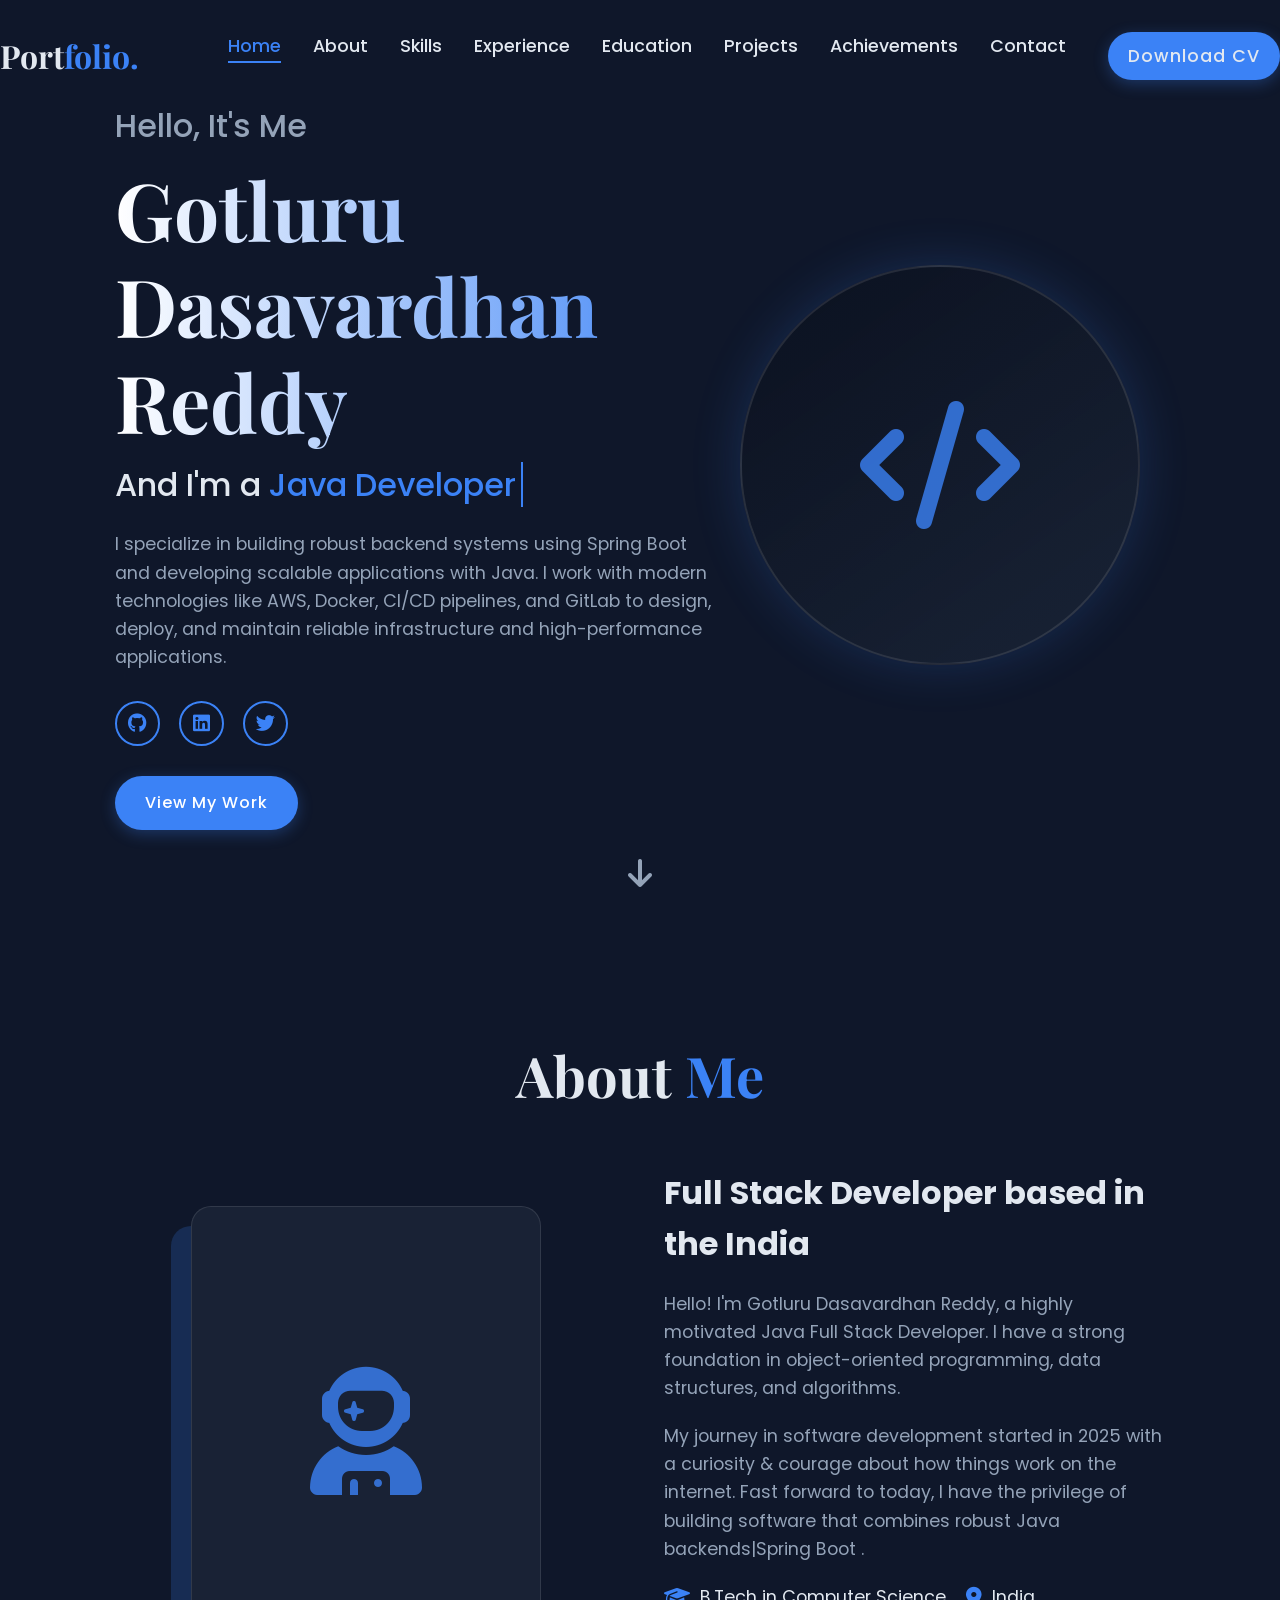
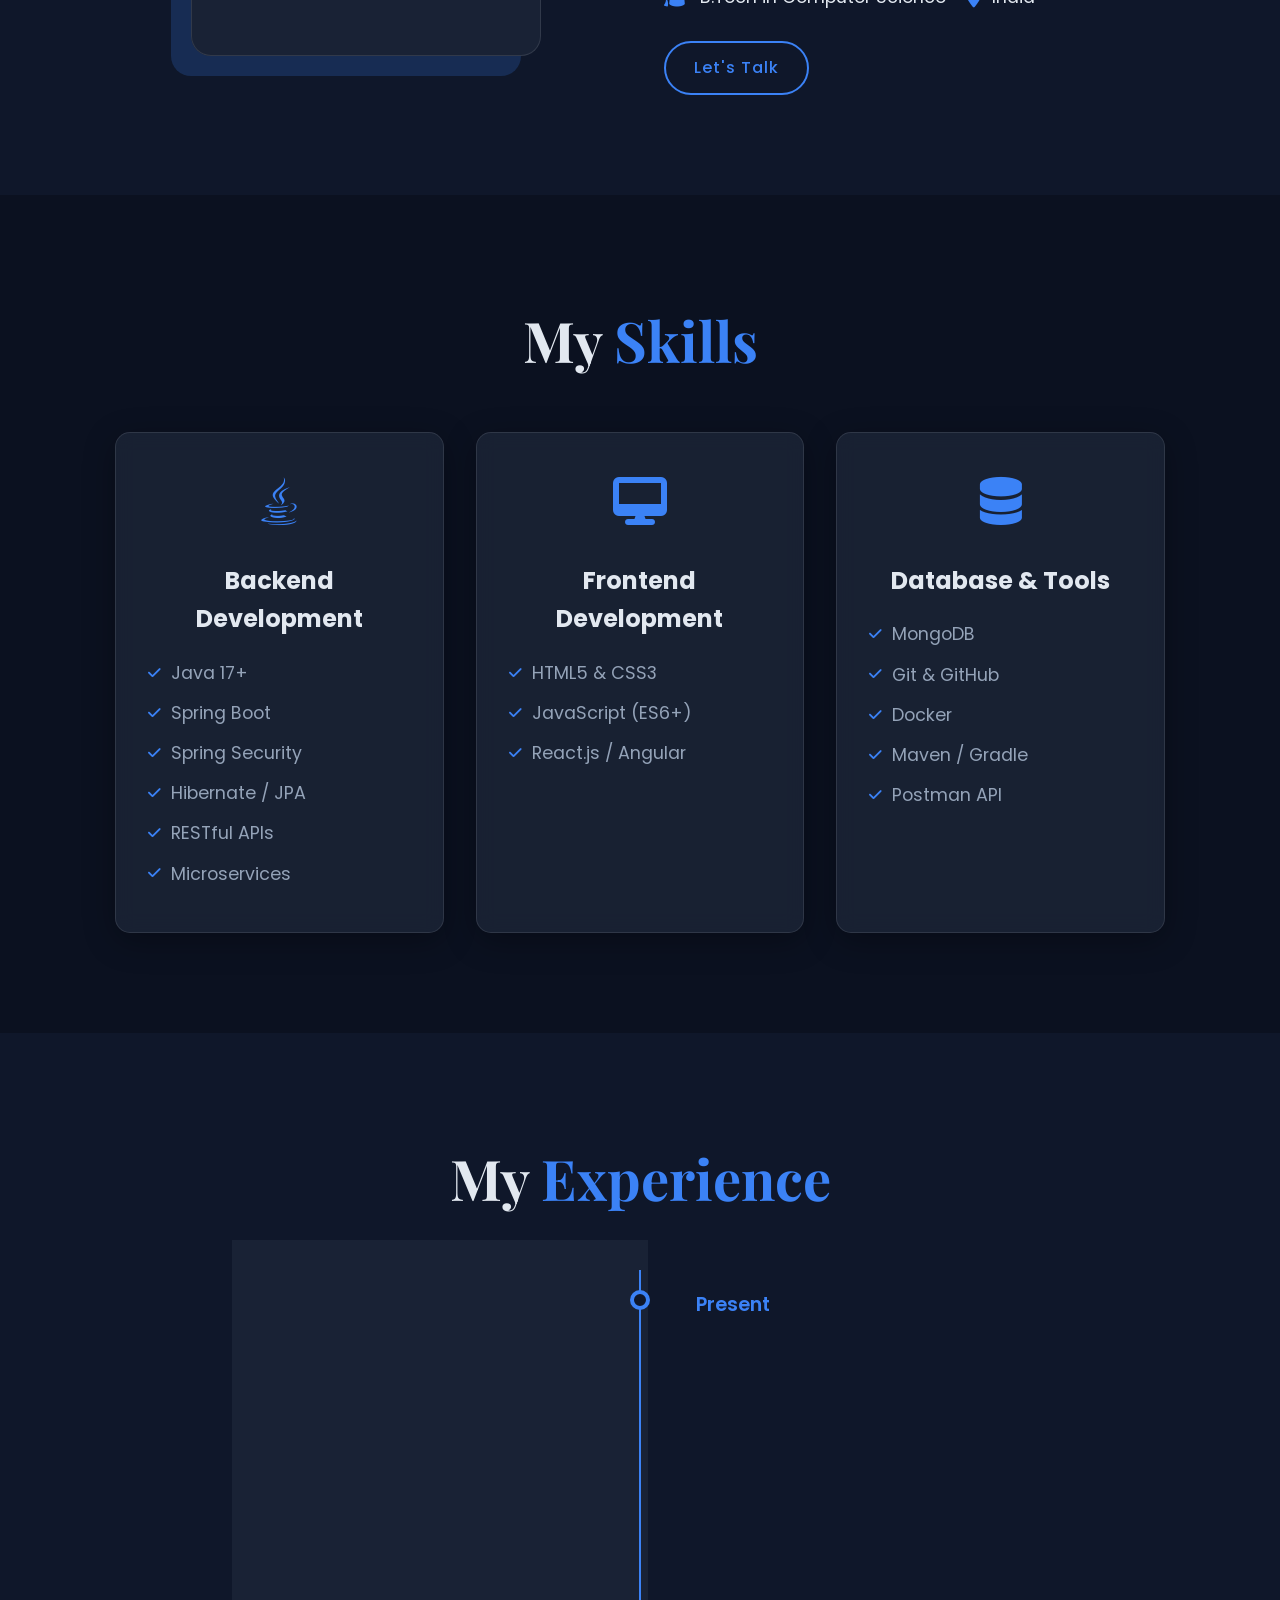
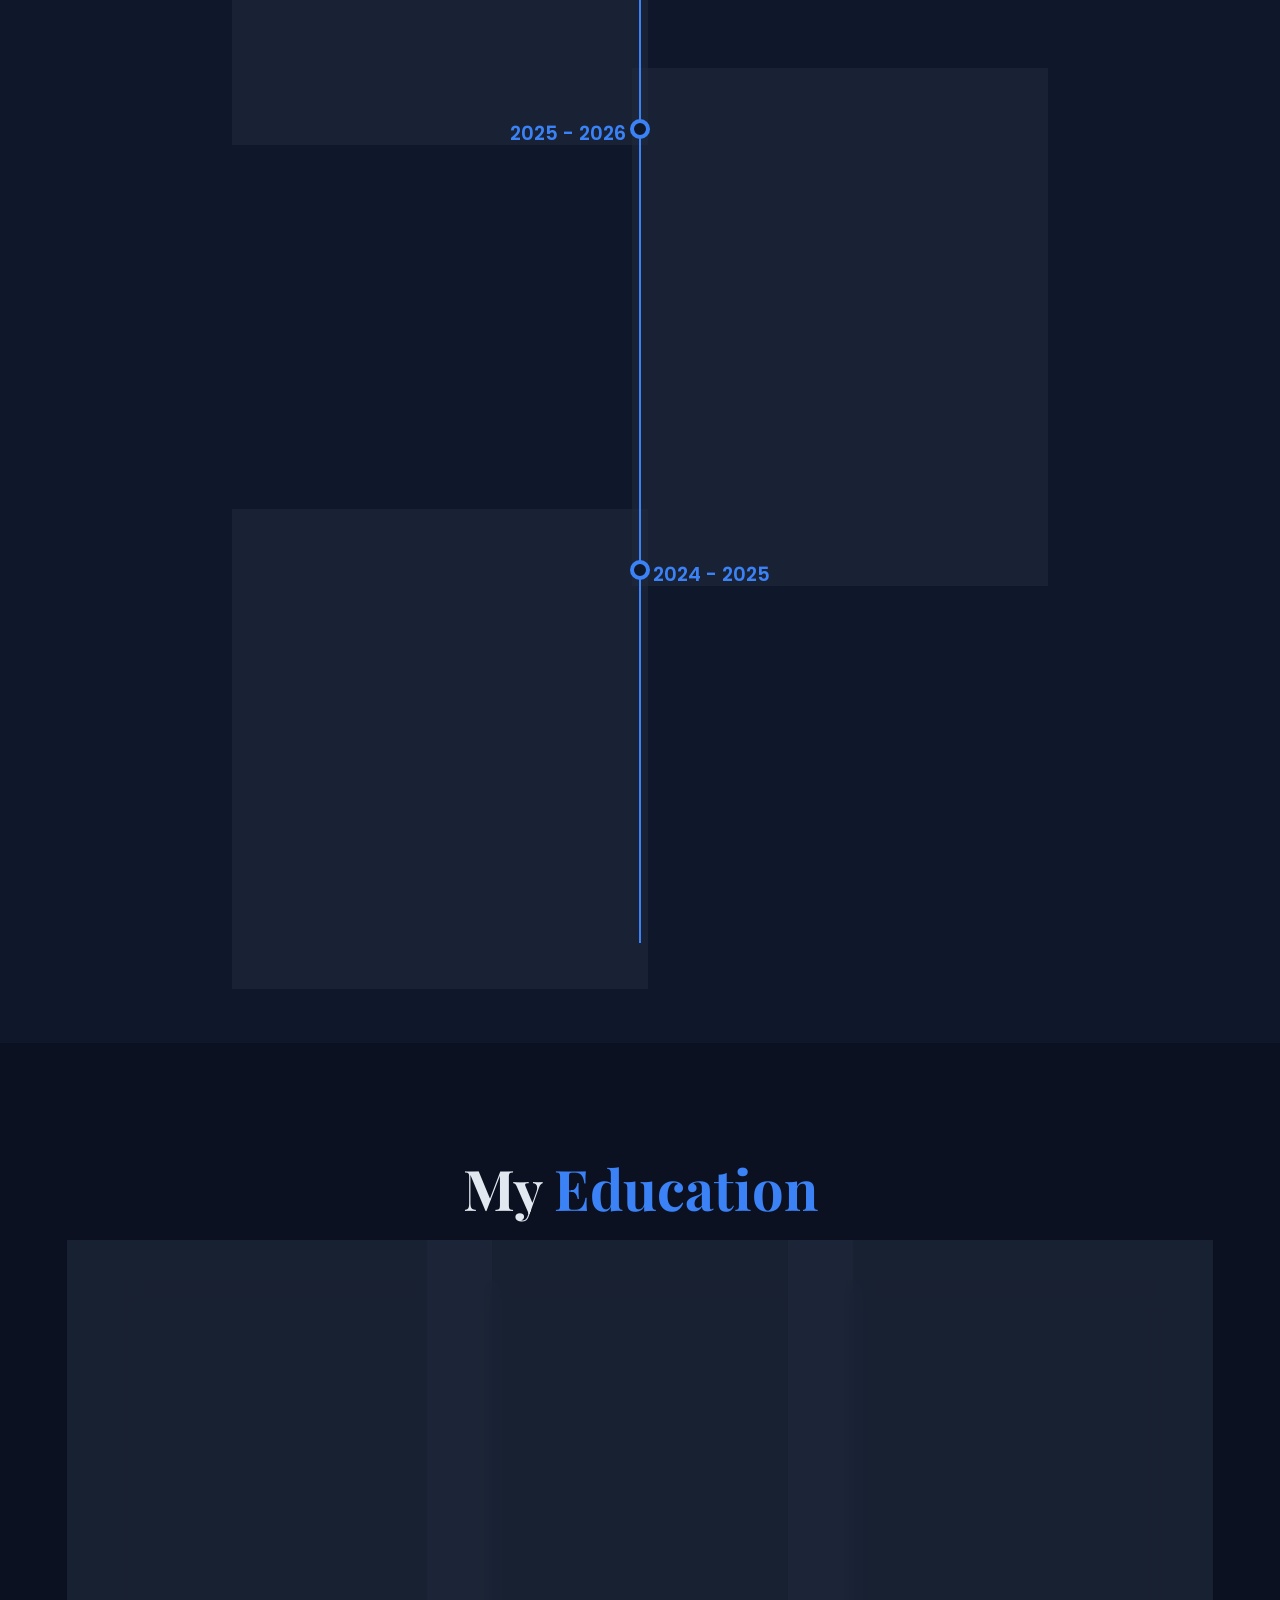
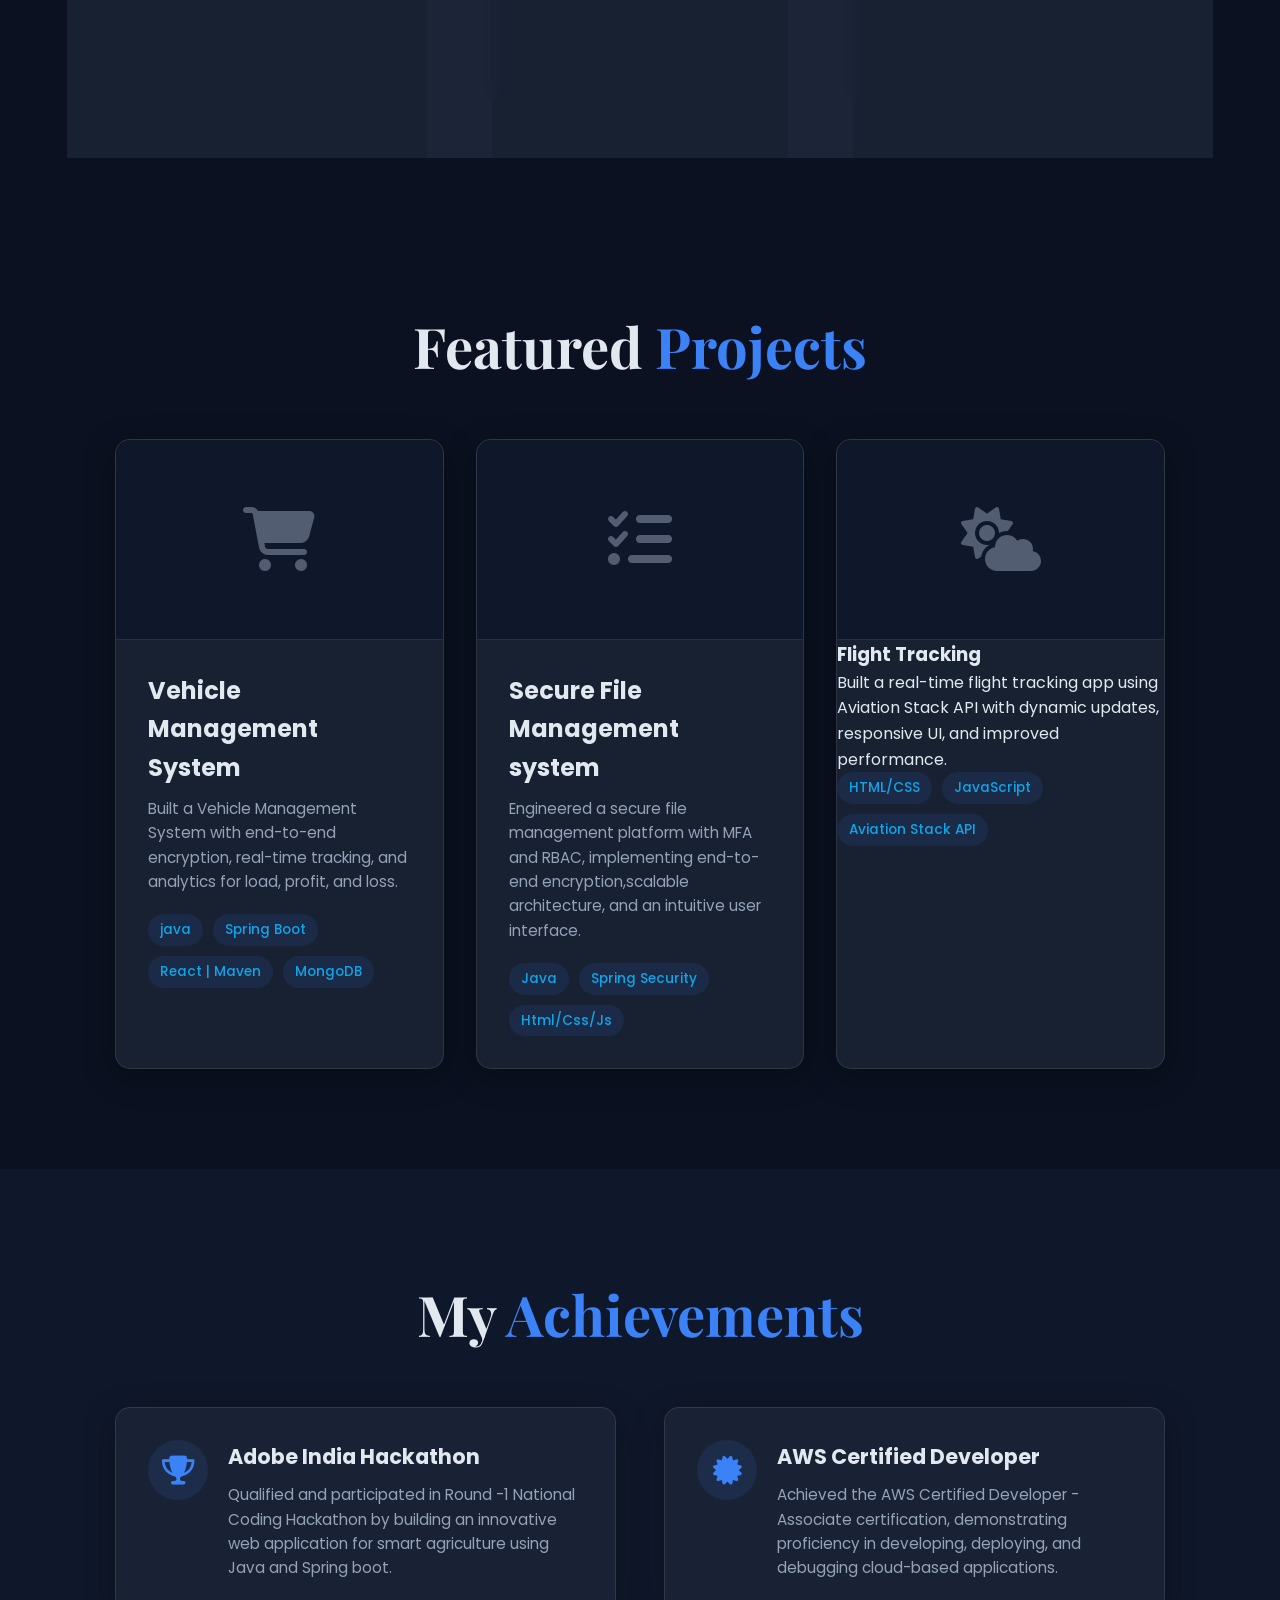
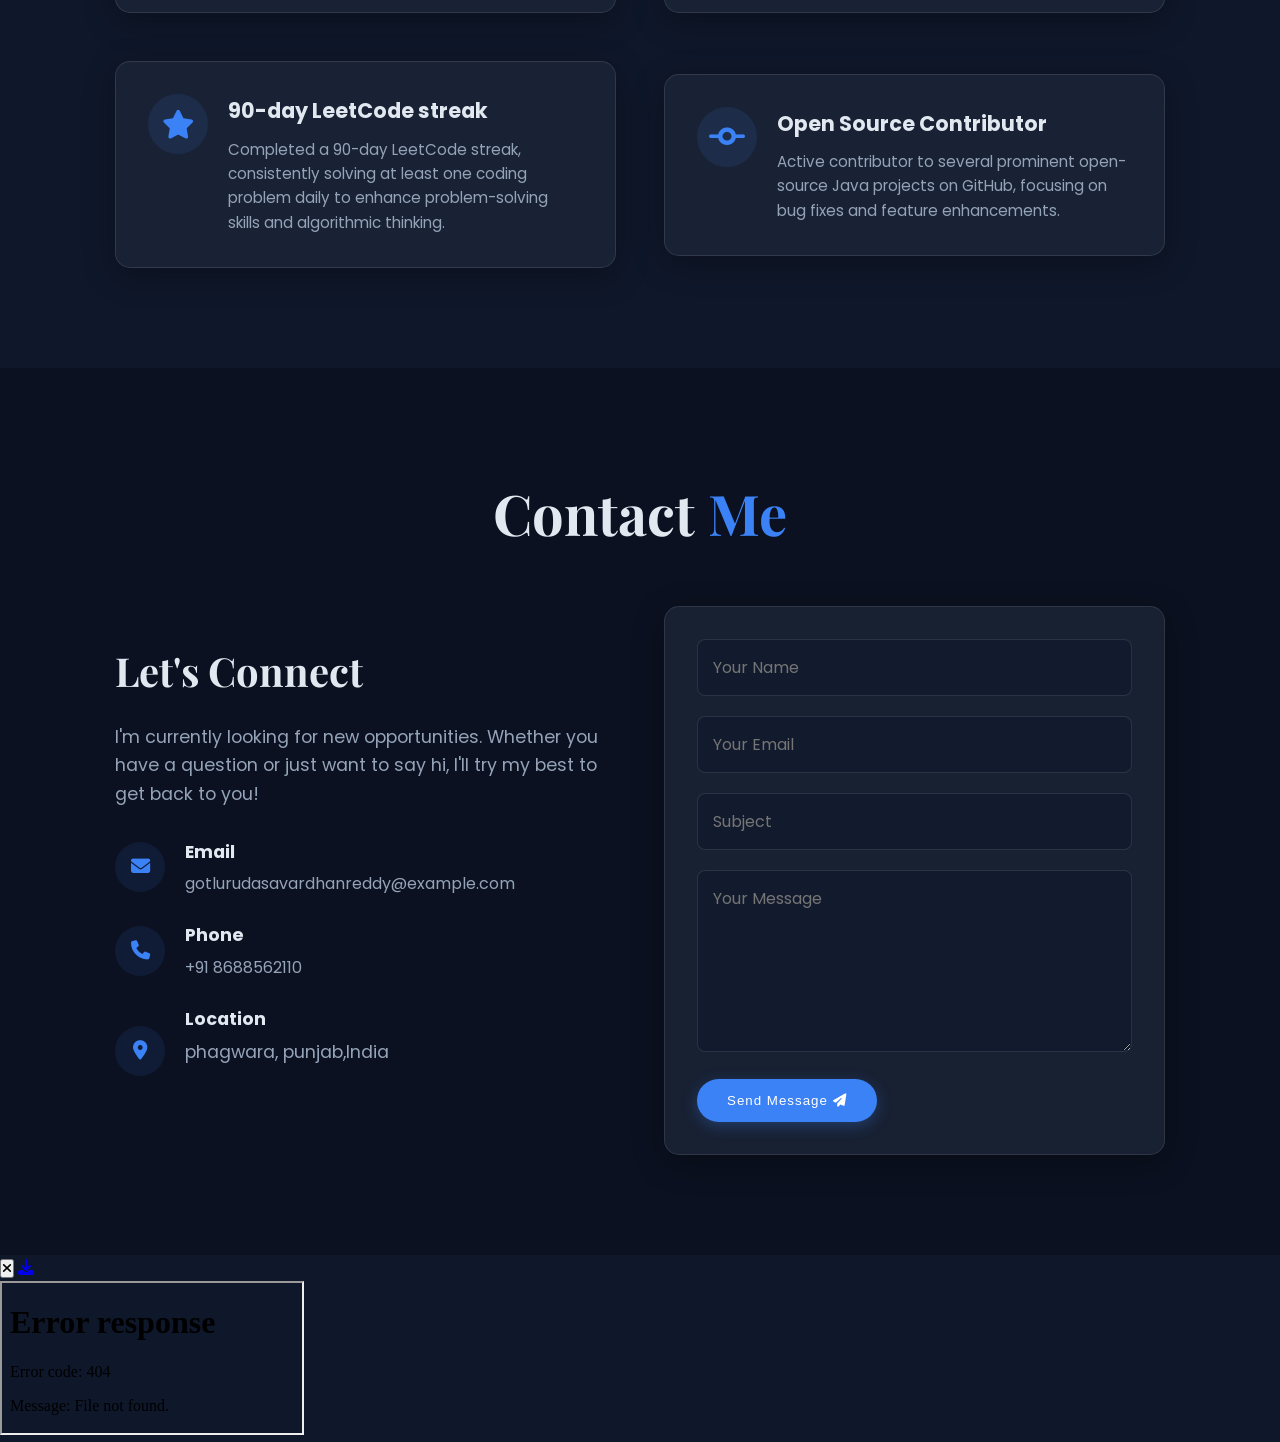
==== target/classes/static/index.html @ c23b8e37 "Initial commit_in portfolio" ====
<!doctype html>
<html lang="en">

<head>
    <meta charset="UTF-8" />
    <meta name="viewport" content="width=device-width, initial-scale=1.0" />
    <title>Portfolio | Full Stack Java Developer</title>
    <!-- Google Fonts -->
    <link
        href="https://fonts.googleapis.com/css2?family=Poppins:wght@300;400;500;600;700&family=Playfair+Display:ital,wght@0,600;1,600&display=swap"
        rel="stylesheet" />
    <!-- Font Awesome -->
    <link rel="stylesheet" href="https://cdnjs.cloudflare.com/ajax/libs/font-awesome/6.4.0/css/all.min.css" />
    <!-- Custom CSS -->
    <link rel="stylesheet" href="css/style.css" />
</head>

<body>
    <!-- Header / Navigation -->
    <header id="header">
        <nav class="navbar section-container">
            <a href="#home" class="logo">Port<span>folio.</span></a>
            <ul class="nav-links">
                <li><a href="#home" class="active">Home</a></li>
                <li><a href="#about">About</a></li>
                <li><a href="#skills">Skills</a></li>
                <li><a href="#experience">Experience</a></li>
                <li><a href="#education">Education</a></li>
                <li><a href="#projects">Projects</a></li>
                <li><a href="#achievements">Achievements</a></li>
                <li><a href="#contact">Contact</a></li>
                <li><a href="/cv.pdf" download="Gotluru_Dasavardhan_Reddy_CV.pdf" class="btn btn-cv">Download CV</a>
                </li>
            </ul>
            <div class="hamburger">
                <span class="bar"></span>
                <span class="bar"></span>
                <span class="bar"></span>
            </div>
        </nav>
    </header>

    <!-- Home Section -->
    <section id="home" class="home section-container">
        <div class="home-content">
            <h3 class="greeting">Hello, It's Me</h3>
            <h1 class="name">Gotluru Dasavardhan Reddy</h1>
            <h3 class="role">
                And I'm a <span class="typing-text">Java Developer</span>
            </h3>
            <p>
                I specialize in building robust backend systems using Spring Boot and
                developing scalable applications with Java. I work with modern
                technologies like AWS, Docker, CI/CD pipelines, and GitLab to design,
                deploy, and maintain reliable infrastructure and high-performance
                applications.
            </p>
            <div class="social-links">
                <a href="https://github.com/" target="_blank"><i class="fab fa-github"></i></a>
                <a href="https://www.linkedin.com/in/dasavardhan-reddy/" target="_blank"><i
                        class="fab fa-linkedin"></i></a>
                <a href="https://x.com/Dasa__Reddy" target="_blank"><i class="fab fa-twitter"></i></a>
            </div>
            <a href="#projects" class="btn">View My Work</a>
        </div>
        <div class="home-img">
            <div class="img-box">
                <!-- Replace with an actual image or illustration -->
                <i class="fa-solid fa-code icon-large placeholder-img"></i>
            </div>
        </div>
        <div class="scroll-down">
            <a href="#about"><i class="fa-solid fa-arrow-down fa-bounce"></i></a>
        </div>
    </section>

    <!-- About Section -->
    <section id="about" class="about section-container">
        <h2 class="section-title">About <span>Me</span></h2>
        <div class="about-content grid-2-col">
            <div class="about-img">
                <div class="glass-panel">
                    <i class="fa-solid fa-user-astronaut icon-large"></i>
                </div>
            </div>
            <div class="about-text">
                <h3>Full Stack Developer based in the India</h3>
                <p>
                    Hello! I'm Gotluru Dasavardhan Reddy, a highly motivated Java Full
                    Stack Developer. I have a strong foundation in object-oriented
                    programming, data structures, and algorithms.
                </p>
                <p>
                    My journey in software development started in 2025 with a curiosity
                    & courage about how things work on the internet. Fast forward to
                    today, I have the privilege of building software that combines
                    robust Java backends|Spring Boot .
                </p>
                <div class="about-details">
                    <div class="detail-item">
                        <i class="fa-solid fa-graduation-cap"></i>
                        <span>B.Tech in Computer Science</span>
                    </div>
                    <div class="detail-item">
                        <i class="fa-solid fa-location-dot"></i>
                        <span>India</span>
                    </div>
                </div>
                <a href="#contact" class="btn btn-secondary">Let's Talk</a>
            </div>
        </div>
    </section>

    <!-- Skills Section -->
    <section id="skills" class="skills section-container bg-darker">
        <h2 class="section-title">My <span>Skills</span></h2>
        <div class="skills-content grid-3-col">
            <div class="skill-category glass-card">
                <div class="skill-icon"><i class="fab fa-java"></i></div>
                <h3>Backend Development</h3>
                <ul class="skill-list">
                    <li><i class="fa-solid fa-check"></i> Java 17+</li>
                    <li><i class="fa-solid fa-check"></i> Spring Boot</li>
                    <li><i class="fa-solid fa-check"></i> Spring Security</li>
                    <li><i class="fa-solid fa-check"></i> Hibernate / JPA</li>
                    <li><i class="fa-solid fa-check"></i> RESTful APIs</li>
                    <li><i class="fa-solid fa-check"></i> Microservices</li>
                </ul>
            </div>

            <div class="skill-category glass-card">
                <div class="skill-icon"><i class="fa-solid fa-desktop"></i></div>
                <h3>Frontend Development</h3>
                <ul class="skill-list">
                    <li><i class="fa-solid fa-check"></i> HTML5 & CSS3</li>
                    <li><i class="fa-solid fa-check"></i> JavaScript (ES6+)</li>
                    <li><i class="fa-solid fa-check"></i> React.js / Angular</li>
                </ul>
            </div>

            <div class="skill-category glass-card">
                <div class="skill-icon"><i class="fa-solid fa-database"></i></div>
                <h3>Database & Tools</h3>
                <ul class="skill-list">
                    <li><i class="fa-solid fa-check"></i> MongoDB</li>
                    <li><i class="fa-solid fa-check"></i> Git & GitHub</li>
                    <li><i class="fa-solid fa-check"></i> Docker</li>
                    <li><i class="fa-solid fa-check"></i> Maven / Gradle</li>
                    <li><i class="fa-solid fa-check"></i> Postman API</li>
                </ul>
            </div>
        </div>
    </section>

    <!-- Experience Section -->
    <section id="experience" class="experience section-container">
        <h2 class="section-title">My <span>Experience</span></h2>
        <div class="timeline">
            <div class="timeline-item">
                <div class="timeline-dot"></div>
                <div class="timeline-date">Present</div>
                <div class="timeline-content glass-card">
                    <h3>Full Stack Developer</h3>
                    <h4>Tech Solutions Inc.</h4>
                    <p>
                        I am learning Java (17+) and building a strong foundation in full
                        stack development, exploring Spring Boot, RESTful APIs, and
                        Hibernate/JPA. I also practice DSA to improve problem-solving
                        while gaining knowledge of microservices and scalable application
                        development.
                    </p>
                </div>
            </div>

            <div class="timeline-item">
                <div class="timeline-dot"></div>
                <div class="timeline-date">2025 - 2026</div>
                <div class="timeline-content glass-card">
                    <h3>Java Backend Developer</h3>
                    <h4>Self-Driven Learning</h4>
                    <p>
                        I am learning Java with a focus on advanced concepts like OOP,
                        collections, and exception handling. I practice problem-solving on
                        LeetCode and am exploring Spring Boot for backend development,
                        along with basic AWS and cloud concepts for deployment.
                    </p>
                </div>
            </div>

            <div class="timeline-item">
                <div class="timeline-dot"></div>
                <div class="timeline-date">2024 - 2025</div>
                <div class="timeline-content glass-card">
                    <h3>LPU University</h3>
                    <h4>Computer Science</h4>
                    <p>
                        I have learned and applied the fundamentals of HTML5 and CSS3 for
                        web development, building small projects and web page layouts.
                        Along with front-end development, I have practiced core
                        programming concepts including variables, loops, and logical
                        thinking.
                    </p>
                </div>
            </div>
        </div>
    </section>

    <!-- Education Section -->
    <section id="education" class="education section-container bg-darker">
        <h2 class="section-title">My <span>Education</span></h2>
        <div class="education-grid">
            <div class="edu-card glass-card">
                <div class="edu-icon"><i class="fa-solid fa-graduation-cap"></i></div>
                <h3>B.Tech in Computer Science</h3>
                <h4>Lovely Professional University</h4>
                <div class="edu-details">
                    <p><i class="fa-solid fa-location-dot"></i> Phagwara, Punjab, India</p>
                    <p><i class="fa-solid fa-calendar-days"></i> 2023 - present </p>
                </div>
                <div class="edu-marks">CGPA: 7.13</div>
            </div>

            <div class="edu-card glass-card">
                <div class="edu-icon"><i class="fa-solid fa-school"></i></div>
                <h3>Intermediate</h3>
                <h4>Sri Chaitanya Junior College</h4>
                <div class="edu-details">
                    <p><i class="fa-solid fa-location-dot"></i> Vijayawada, Andhra Pradesh </p>
                    <p><i class="fa-solid fa-calendar-days"></i> 2021 - 2023</p>
                </div>
                <div class="edu-marks">Percentage: 92.9%</div>
            </div>

            <div class="edu-card glass-card">
                <div class="edu-icon"><i class="fa-solid fa-book"></i></div>
                <h3>Secondary School</h3>
                <h4>Keshava Reddy School</h4>
                <div class="edu-details">
                    <p><i class="fa-solid fa-location-dot"></i>Anantapur, Andhra Pradesh </p>
                    <p><i class="fa-solid fa-calendar-days"></i> 2020 - 2021</p>
                </div>
                <div class="edu-marks">GPA: 10.0</div>
            </div>
        </div>
    </section>

    <!-- Projects Section -->
    <section id="projects" class="projects section-container bg-darker">
        <h2 class="section-title">Featured <span>Projects</span></h2>
        <div class="projects-grid grid-3-col">
            <div class="project-card glass-card">
                <div class="project-img">
                    <div class="img-placeholder">
                        <i class="fa-solid fa-cart-shopping"></i>
                    </div>
                    <div class="project-links">
                        <!-- <a href="#"><i class="fa-solid fa-link"></i></a>-->
                        <a href="https://github.com/DasavardhanReddy/vehicle_management-.git"><i
                                class="fab fa-github"></i></a>
                    </div>
                </div>
                <div class="project-info">
                    <h3>Vehicle Management System</h3>
                    <p>
                        Built a Vehicle Management System with end-to-end encryption, real-time tracking,
                        and analytics for load, profit, and loss.
                    </p>
                    <div class="tech-stack">
                        <span>java</span>
                        <span>Spring Boot</span>
                        <span>React | Maven</span>
                        <span>MongoDB</span>
                    </div>
                </div>
            </div>
            <div class="project-card glass-card">
                <div class="project-img">
                    <div class="img-placeholder">
                        <i class="fa-solid fa-list-check"></i>
                    </div>
                    <div class="project-links">
                        <!-- <a href="#"><i class="fa-solid fa-link"></i></a>-->
                        <a href="https://github.com/DasavardhanReddy/Secure-file-management-system-.git"><i
                                class="fab fa-github"></i></a>
                    </div>
                </div>
                <div class="project-info">
                    <h3>Secure File Management system</h3>
                    <p>Engineered a secure file management platform with MFA and RBAC, implementing end-to-end
                        encryption,scalable architecture, and an intuitive user interface.
                    </p>
                    <div class="tech-stack">
                        <span>Java</span>
                        <span>Spring Security</span>
                        <span>Html/Css/Js</span>
                    </div>
                </div>
            </div>

            <div class="project-card glass-card">
                <div class="project-img">
                    <div class="img-placeholder">
                        <i class="fa-solid fa-cloud-sun"></i>
                    </div>
                    <div class="project-links">
                        <!--<a href="#"><i class="fa-solid fa-link"></i></a>-->
                        <a href="https://github.com/DasavardhanReddy/FLIGHT-TRACKING-.git"><i
                                class="fab fa-github"></i></a>
                    </div>
                </div <div class="project-info">
                <h3>Flight Tracking</h3>
                <p>
                    Built a real-time flight tracking app using Aviation Stack API with dynamic updates,
                    responsive UI, and improved performance.
                </p>
                <div class="tech-stack">
                    <span>HTML/CSS</span>
                    <span>JavaScript</span>
                    <span>Aviation Stack API</span>
                </div>
            </div>
        </div>
        </div>
    </section>

    <!-- Achievements Section -->
    <section id="achievements" class="achievements section-container">
        <h2 class="section-title">My <span>Achievements</span></h2>
        <div class="achievements-content grid-2-col">
            <div class="achievement-card glass-card">
                <div class="achievement-icon"><i class="fa-solid fa-trophy"></i></div>
                <div class="achievement-info">
                    <h3>Adobe India Hackathon</h3>
                    <p>
                        Qualified and participated in Round -1 National Coding Hackathon by building an
                        innovative web application for smart agriculture using Java and
                        Spring boot.
                    </p>
                </div>
            </div>

            <div class="achievement-card glass-card">
                <div class="achievement-icon">
                    <i class="fa-solid fa-certificate"></i>
                </div>
                <div class="achievement-info">
                    <h3>AWS Certified Developer</h3>
                    <p>
                        Achieved the AWS Certified Developer - Associate certification,
                        demonstrating proficiency in developing, deploying, and debugging
                        cloud-based applications.
                    </p>
                </div>
            </div>

            <div class="achievement-card glass-card">
                <div class="achievement-icon"><i class="fa-solid fa-star"></i></div>
                <div class="achievement-info">
                    <h3>90-day LeetCode streak</h3>
                    <p>
                        Completed a 90-day LeetCode streak, consistently solving at least one
                        coding problem daily to enhance problem-solving skills and algorithmic
                        thinking.
                    </p>
                </div>
            </div>

            <div class="achievement-card glass-card">
                <div class="achievement-icon">
                    <i class="fa-solid fa-code-commit"></i>
                </div>
                <div class="achievement-info">
                    <h3>Open Source Contributor</h3>
                    <p>
                        Active contributor to several prominent open-source Java projects
                        on GitHub, focusing on bug fixes and feature enhancements.
                    </p>
                </div>
            </div>
        </div>
    </section>

    <!-- Contact Section -->
    <section id="contact" class="contact section-container bg-darker">
        <h2 class="section-title">Contact <span>Me</span></h2>
        <div class="contact-content grid-2-col">
            <div class="contact-info">
                <h3>Let's Connect</h3>
                <p>
                    I'm currently looking for new opportunities. Whether you have a
                    question or just want to say hi, I'll try my best to get back to
                    you!
                </p>

                <div class="contact-methods">
                    <div class="contact-method">
                        <div class="icon"><i class="fa-solid fa-envelope"></i></div>
                        <div>
                            <h4>Email</h4>
                            <a href="mailto:tejas@example.com">
                                gotlurudasavardhanreddy@example.com</a>
                        </div>
                    </div>

                    <div class="contact-method">
                        <div class="icon"><i class="fa-solid fa-phone"></i></div>
                        <div>
                            <h4>Phone</h4>
                            <a href="tel:+911234567890">+91 8688562110</a>
                        </div>
                    </div>

                    <div class="contact-method">
                        <div class="icon"><i class="fa-solid fa-location-dot"></i></div>
                        <div>
                            <h4>Location</h4>
                            <p>phagwara, punjab,India</p>
                        </div>
                    </div>
                </div>
            </div>

            <form class="contact-form glass-card">
                <div class="input-group">
                    <input type="text" placeholder="Your Name" required />
                </div>
                <div class="input-group">
                    <input type="email" placeholder="Your Email" required />
                </div>
                <div class="input-group">
                    <input type="text" placeholder="Subject" required />
                </div>
                <div class="input-group">
                    <textarea cols="30" rows="6" placeholder="Your Message" required></textarea>
                </div>
                <button type="submit" class="btn">
                    Send Message <i class="fa-solid fa-paper-plane"></i>
                </button>
            </form>
        </div>
    </section>

    <!-- CV Viewer Modal -->
    <div id="cvModal" class="cv-modal">
        <div class="cv-modal-overlay"></div>
        <div class="cv-modal-container">
            <button id="closeCvBtn" class="cv-close-btn" title="Close">
                <i class="fa-solid fa-times"></i>
            </button>
            <a id="downloadCvLink" href="cv.pdf" download="Dasavardhan_Reddy_CV.pdf" class="cv-download-float"
                title="Download CV">
                <i class="fa-solid fa-download"></i>
            </a>
            <div class="cv-modal-content">
                <iframe id="cvFrame" src="cv.pdf" type="application/pdf"></iframe>
            </div>
        </div>
    </div>

    <!-- Custom JS -->
    <script src="js/main.js"></script>
</body>

</html>
---- target/classes/static/css/style.css ----
/* =========================================================================
   BASE STYLES & VARIABLES
   ========================================================================= */
:root {
    /* Color Palette - Premium Dark Theme */
    --bg-color: #0f172a;
    /* Deep Slate blue */
    --bg-darker: #0b1120;
    /* Even darker for contrast sections */
    --text-color: #e2e8f0;
    /* Soft white */
    --text-muted: #94a3b8;
    /* Grayish blue for muted text */
    --primary-color: #3b82f6;
    /* Vibrant blue */
    --primary-hover: #2563eb;
    /* Darker blue for hover */
    --accent-color: #0ea5e9;
    /* Light blue accent */
    --glass-bg: rgba(30, 41, 59, 0.7);
    /* Translucent slate */
    --glass-border: rgba(255, 255, 255, 0.1);

    /* Typography */
    --font-main: 'Poppins', sans-serif;
    --font-heading: 'Playfair Display', serif;

    /* Transitions */
    --transition-fast: 0.2s ease;
    --transition-normal: 0.3s ease;
    --transition-slow: 0.5s ease;
}

* {
    margin: 0;
    padding: 0;
    box-sizing: border-box;
    text-decoration: none;
    list-style: none;
    scroll-behavior: smooth;
}

body {
    background-color: var(--bg-color);
    color: var(--text-color);
    font-family: var(--font-main);
    line-height: 1.6;
    overflow-x: hidden;
}

::selection {
    background-color: var(--primary-color);
    color: #fff;
}

::-webkit-scrollbar {
    width: 10px;
}

::-webkit-scrollbar-track {
    background: var(--bg-darker);
}

::-webkit-scrollbar-thumb {
    background: var(--glass-bg);
    border-radius: 5px;
}

::-webkit-scrollbar-thumb:hover {
    background: var(--primary-color);
}

/* =========================================================================
   UTILITY CLASSES & LAYOUT
   ========================================================================= */
.section-container {
    padding: 100px 9%;
}

.bg-darker {
    background-color: var(--bg-darker);
}

.section-title {
    font-family: var(--font-heading);
    font-size: 3.5rem;
    text-align: center;
    margin-bottom: 3rem;
    position: relative;
    z-index: 1;
}

.section-title span {
    color: var(--primary-color);
}

.grid-2-col {
    display: grid;
    grid-template-columns: repeat(2, 1fr);
    gap: 3rem;
    align-items: center;
}

.grid-3-col {
    display: grid;
    grid-template-columns: repeat(auto-fit, minmax(300px, 1fr));
    gap: 2rem;
}

/* Glassmorphism Classes */
.glass-card {
    background: var(--glass-bg);
    backdrop-filter: blur(10px);
    -webkit-backdrop-filter: blur(10px);
    border: 1px solid var(--glass-border);
    border-radius: 15px;
    padding: 2rem;
    box-shadow: 0 8px 32px 0 rgba(0, 0, 0, 0.3);
    transition: transform var(--transition-normal), box-shadow var(--transition-normal);
}

.glass-card:hover {
    transform: translateY(-10px);
    box-shadow: 0 15px 45px 0 rgba(0, 0, 0, 0.4);
    border-color: rgba(59, 130, 246, 0.3);
    /* Primary color hint on hover */
}

/* Buttons */
.btn {
    display: inline-block;
    padding: 12px 28px;
    background: var(--primary-color);
    color: #fff;
    border-radius: 30px;
    font-weight: 500;
    letter-spacing: 1px;
    transition: var(--transition-normal);
    border: 2px solid transparent;
    cursor: pointer;
    box-shadow: 0 4px 15px rgba(59, 130, 246, 0.3);
}

.btn:hover {
    background: var(--primary-hover);
    transform: scale(1.05);
    box-shadow: 0 6px 20px rgba(59, 130, 246, 0.5);
}

.btn-secondary {
    background: transparent;
    border-color: var(--primary-color);
    color: var(--primary-color);
    box-shadow: none;
}

.btn-secondary:hover {
    background: var(--primary-color);
    color: #fff;
    box-shadow: 0 4px 15px rgba(59, 130, 246, 0.3);
}

/* Base Icon styling for placeholders */
.icon-large {
    font-size: 8rem;
    color: var(--primary-color);
    opacity: 0.8;
}

/* =========================================================================
   HEADER & NAVIGATION
   ========================================================================= */
header {
    position: fixed;
    top: 0;
    left: 0;
    width: 100%;
    z-index: 1000;
    transition: var(--transition-normal);
}

header.sticky {
    background: rgba(15, 23, 42, 0.9);
    backdrop-filter: blur(10px);
    padding: 15px 9%;
    border-bottom: 1px solid var(--glass-border);
}

.navbar {
    display: flex;
    justify-content: space-between;
    align-items: center;
    padding: 30px 0;
    /* Reset internal padding as it's handled by header */
}

.logo {
    font-family: var(--font-heading);
    font-size: 2rem;
    font-weight: 700;
    color: var(--text-color);
}

.logo span {
    color: var(--primary-color);
}

.nav-links {
    display: flex;
    gap: 2rem;
}

.nav-links a {
    color: var(--text-color);
    font-weight: 500;
    font-size: 1.1rem;
    transition: var(--transition-fast);
    position: relative;
}

.nav-links a::after {
    content: '';
    position: absolute;
    bottom: -5px;
    left: 0;
    width: 0;
    height: 2px;
    background: var(--primary-color);
    transition: var(--transition-normal);
}

.nav-links a:hover::after,
.nav-links a.active::after {
    width: 100%;
}

.nav-links a:hover,
.nav-links a.active {
    color: var(--primary-color);
}

/* Download Button */
.download-btn {
    display: flex;
    align-items: center;
    gap: 8px;
    padding: 10px 20px;
    background: var(--primary-color);
    color: #fff;
    border: none;
    border-radius: 25px;
    font-weight: 600;
    font-size: 0.95rem;
    cursor: pointer;
    transition: var(--transition-normal);
    box-shadow: 0 4px 15px rgba(59, 130, 246, 0.3);
    font-family: var(--font-main);
}

.download-btn:hover {
    background: var(--primary-hover);
    transform: translateY(-2px);
    box-shadow: 0 6px 20px rgba(59, 130, 246, 0.5);
}

.download-btn:active {
    transform: translateY(0);
}

.download-btn i {
    font-size: 1rem;
}

/* CV Navigation Button */
.cv-nav-btn {
    display: flex;
    align-items: center;
    gap: 8px;
    padding: 10px 20px;
    background: var(--primary-color);
    color: #fff;
    border: none;
    border-radius: 25px;
    font-weight: 600;
    font-size: 1rem;
    cursor: pointer;
    transition: var(--transition-normal);
    box-shadow: 0 4px 15px rgba(59, 130, 246, 0.3);
    font-family: var(--font-main);
}

.cv-nav-btn:hover {
    background: var(--primary-hover);
    transform: translateY(-2px);
    box-shadow: 0 6px 20px rgba(59, 130, 246, 0.5);
}

.cv-nav-btn:active {
    transform: translateY(0);
}

.cv-nav-btn i {
    font-size: 1rem;
}

/* Old styles to be removed (for cleanup) */
.some-class {
    font-size: 1.5rem;
}


/* Hamburger Menu (Mobile) */
.hamburger {
    display: none;
    cursor: pointer;
}

.hamburger .bar {
    display: block;
    width: 25px;
    height: 3px;
    margin: 5px auto;
    background-color: var(--text-color);
    transition: all 0.3s ease-in-out;
}

/* =========================================================================
   HOME SECTION
   ========================================================================= */
.home {
    min-height: 100vh;
    display: flex;
    align-items: center;
    position: relative;
}

.home-content {
    max-width: 600px;
}

.greeting {
    font-size: 2rem;
    font-weight: 500;
    color: var(--text-muted);
}

.name {
    font-family: var(--font-heading);
    font-size: 5rem;
    font-weight: 700;
    line-height: 1.2;
    margin: 10px 0;
    background: linear-gradient(to right, #fff, var(--primary-color));
    -webkit-background-clip: text;
    background-clip: text;
    -webkit-text-fill-color: transparent;
}

.role {
    font-size: 2rem;
    font-weight: 500;
    margin-bottom: 20px;
}

.typing-text {
    color: var(--primary-color);
    border-right: 2px solid var(--primary-color);
    padding-right: 5px;
    animation: blink 0.7s infinite;
}

@keyframes blink {
    50% {
        border-color: transparent;
    }
}

.home-content p {
    color: var(--text-muted);
    font-size: 1.1rem;
    margin-bottom: 30px;
}

.social-links {
    margin-bottom: 30px;
}

.social-links a {
    display: inline-flex;
    justify-content: center;
    align-items: center;
    width: 45px;
    height: 45px;
    background: transparent;
    border: 2px solid var(--primary-color);
    border-radius: 50%;
    color: var(--primary-color);
    font-size: 1.2rem;
    margin-right: 15px;
    transition: var(--transition-normal);
}

.social-links a:hover {
    background: var(--primary-color);
    color: #fff;
    box-shadow: 0 0 20px var(--primary-color);
}

.home-img {
    flex: 1;
    display: flex;
    justify-content: center;
    align-items: center;
}

.img-box {
    width: 400px;
    height: 400px;
    background: linear-gradient(145deg, var(--bg-darker), var(--glass-bg));
    border-radius: 50%;
    display: flex;
    justify-content: center;
    align-items: center;
    box-shadow: 0 0 50px rgba(59, 130, 246, 0.2);
    border: 2px solid var(--glass-border);
    position: relative;
    animation: float 6s ease-in-out infinite;
}

@keyframes float {
    0% {
        transform: translateY(0px);
    }

    50% {
        transform: translateY(-20px);
    }

    100% {
        transform: translateY(0px);
    }
}

.scroll-down {
    position: absolute;
    bottom: 30px;
    left: 50%;
    transform: translateX(-50%);
    font-size: 2rem;
}

.scroll-down a {
    color: var(--text-muted);
    transition: var(--transition-fast);
}

.scroll-down a:hover {
    color: var(--primary-color);
}

/* =========================================================================
   ABOUT SECTION
   ========================================================================= */
.about-img {
    display: flex;
    justify-content: center;
}

.about-img .glass-panel {
    width: 350px;
    height: 450px;
    background: var(--glass-bg);
    border-radius: 20px;
    border: 1px solid var(--glass-border);
    display: flex;
    justify-content: center;
    align-items: center;
    box-shadow: -20px 20px 0px rgba(59, 130, 246, 0.2);
}

.about-text h3 {
    font-size: 2rem;
    margin-bottom: 20px;
    color: var(--text-color);
}

.about-text p {
    color: var(--text-muted);
    margin-bottom: 20px;
    font-size: 1.1rem;
}

.about-details {
    display: flex;
    flex-wrap: wrap;
    gap: 20px;
    margin-bottom: 30px;
}

.detail-item {
    display: flex;
    align-items: center;
    gap: 10px;
    font-size: 1.1rem;
}

.detail-item i {
    color: var(--primary-color);
    font-size: 1.3rem;
}

/* =========================================================================
   SKILLS SECTION
   ========================================================================= */
.skill-category {
    text-align: center;
}

.skill-icon {
    font-size: 3rem;
    color: var(--primary-color);
    margin-bottom: 20px;
}

.skill-category h3 {
    font-size: 1.5rem;
    margin-bottom: 20px;
}

.skill-list {
    text-align: left;
}

.skill-list li {
    margin-bottom: 12px;
    font-size: 1.1rem;
    color: var(--text-muted);
    display: flex;
    align-items: center;
    gap: 10px;
}

.skill-list li i {
    color: var(--primary-color);
    font-size: 0.9rem;
}

/* =========================================================================
   EXPERIENCE SECTION (TIMELINE)
   ========================================================================= */
.timeline {
    position: relative;
    max-width: 800px;
    margin: 0 auto;
}

.timeline::after {
    content: '';
    position: absolute;
    width: 2px;
    background: var(--primary-color);
    top: 0;
    bottom: 0;
    left: 50%;
    margin-left: -1px;
}

.timeline-item {
    padding: 10px 40px;
    position: relative;
    background-color: inherit;
    width: 50%;
}

.timeline-item:nth-child(odd) {
    left: 0;
}

.timeline-item:nth-child(even) {
    left: 50%;
}

.timeline-dot {
    position: absolute;
    width: 20px;
    height: 20px;
    right: -10px;
    background-color: var(--bg-color);
    border: 4px solid var(--primary-color);
    top: 20px;
    border-radius: 50%;
    z-index: 1;
}

.timeline-item:nth-child(even) .timeline-dot {
    left: -10px;
}

.timeline-date {
    position: absolute;
    top: 20px;
    font-weight: 600;
    color: var(--primary-color);
    font-size: 1.2rem;
}

.timeline-item:nth-child(odd) .timeline-date {
    right: -130px;
}

.timeline-item:nth-child(even) .timeline-date {
    left: -130px;
}

.timeline-content h3 {
    font-size: 1.5rem;
    margin-bottom: 5px;
}

.timeline-content h4 {
    color: var(--text-muted);
    font-size: 1.1rem;
    margin-bottom: 15px;
    font-weight: 400;
}

.timeline-content p {
    color: var(--text-muted);
}

/* =========================================================================
   PROJECTS SECTION
   ========================================================================= */
.project-card {
    padding: 0;
    overflow: hidden;
}

.project-img {
    height: 200px;
    background: var(--bg-color);
    position: relative;
    border-bottom: 1px solid var(--glass-border);
    display: flex;
    justify-content: center;
    align-items: center;
    overflow: hidden;
}

.img-placeholder i {
    font-size: 4rem;
    color: var(--text-muted);
    opacity: 0.5;
    transition: var(--transition-normal);
}

.project-card:hover .img-placeholder i {
    transform: scale(1.1);
    color: var(--primary-color);
    opacity: 1;
}

.project-links {
    position: absolute;
    top: 0;
    left: 0;
    width: 100%;
    height: 100%;
    background: rgba(15, 23, 42, 0.8);
    display: flex;
    justify-content: center;
    align-items: center;
    gap: 20px;
    opacity: 0;
    transition: var(--transition-normal);
}

.project-card:hover .project-links {
    opacity: 1;
}

.project-links a {
    display: inline-flex;
    justify-content: center;
    align-items: center;
    width: 50px;
    height: 50px;
    background: var(--primary-color);
    border-radius: 50%;
    color: #fff;
    font-size: 1.2rem;
    transform: translateY(20px);
    transition: var(--transition-normal);
}

.project-card:hover .project-links a {
    transform: translateY(0);
}

.project-links a:hover {
    background: #fff;
    color: var(--primary-color);
}

.project-info {
    padding: 2rem;
}

.project-info h3 {
    font-size: 1.5rem;
    margin-bottom: 10px;
}

.project-info p {
    color: var(--text-muted);
    margin-bottom: 20px;
    font-size: 0.95rem;
}

.tech-stack {
    display: flex;
    flex-wrap: wrap;
    gap: 10px;
}

.tech-stack span {
    background: rgba(59, 130, 246, 0.1);
    color: var(--accent-color);
    padding: 5px 12px;
    border-radius: 20px;
    font-size: 0.85rem;
    font-weight: 500;
}

/* =========================================================================
   ACHIEVEMENTS SECTION
   ========================================================================= */
.achievement-card {
    display: flex;
    align-items: flex-start;
    gap: 20px;
}

.achievement-icon {
    width: 60px;
    height: 60px;
    background: rgba(59, 130, 246, 0.1);
    border-radius: 50%;
    display: flex;
    justify-content: center;
    align-items: center;
    flex-shrink: 0;
}

.achievement-icon i {
    font-size: 1.8rem;
    color: var(--primary-color);
}

.achievement-info h3 {
    font-size: 1.3rem;
    margin-bottom: 10px;
}

.achievement-info p {
    color: var(--text-muted);
    font-size: 0.95rem;
}

/* =========================================================================
   CONTACT SECTION
   ========================================================================= */
.contact-info h3 {
    font-family: var(--font-heading);
    font-size: 2.5rem;
    margin-bottom: 20px;
}

.contact-info p {
    color: var(--text-muted);
    font-size: 1.1rem;
    margin-bottom: 30px;
}

.contact-method {
    display: flex;
    align-items: center;
    gap: 20px;
    margin-bottom: 25px;
}

.contact-method .icon {
    width: 50px;
    height: 50px;
    background: rgba(59, 130, 246, 0.1);
    border-radius: 50%;
    display: flex;
    justify-content: center;
    align-items: center;
}

.contact-method .icon i {
    font-size: 1.2rem;
    color: var(--primary-color);
}

.contact-method h4 {
    font-size: 1.1rem;
    margin-bottom: 5px;
}

.contact-method a,
.contact-method p {
    color: var(--text-muted);
    transition: var(--transition-fast);
}

.contact-method a:hover {
    color: var(--primary-color);
}

.contact-form .input-group {
    margin-bottom: 20px;
}

.contact-form input,
.contact-form textarea {
    width: 100%;
    padding: 15px;
    background: rgba(15, 23, 42, 0.5);
    border: 1px solid var(--glass-border);
    border-radius: 8px;
    color: var(--text-color);
    font-family: var(--font-main);
    font-size: 1rem;
    transition: var(--transition-normal);
}

.contact-form input:focus,
.contact-form textarea:focus {
    outline: none;
    border-color: var(--primary-color);
    box-shadow: 0 0 10px rgba(59, 130, 246, 0.2);
}

/* =========================================================================
   RESPONSIVE DESIGN
   ========================================================================= */
@media (max-width: 1200px) {
    .section-container {
        padding: 80px 5%;
    }
}

@media (max-width: 991px) {
    .grid-2-col {
        grid-template-columns: 1fr;
    }

    .home-content,
    .home-img {
        text-align: center;
    }

    .social-links {
        justify-content: center;
    }

    .home {
        flex-direction: column-reverse;
        justify-content: center;
        gap: 50px;
        padding-top: 120px;
    }

    .name {
        font-size: 4rem;
    }

    .img-box {
        width: 300px;
        height: 300px;
    }

    .about-img .glass-panel {
        width: 100%;
        max-width: 400px;
        margin: 0 auto;
    }

    .timeline::after {
        left: 31px;
    }

    .timeline-item {
        width: 100%;
        padding-left: 70px;
        padding-right: 25px;
    }

    .timeline-item:nth-child(even) {
        left: 0%;
    }

    .timeline-item:nth-child(odd) .timeline-date,
    .timeline-item:nth-child(even) .timeline-date {
        position: relative;
        left: 0;
        right: 0;
        top: 0;
        display: block;
        margin-bottom: 15px;
    }

    .timeline-item:nth-child(odd) .timeline-dot,
    .timeline-item:nth-child(even) .timeline-dot {
        left: 21px;
    }
}

@media (max-width: 768px) {
    .navbar {
        padding: 20px 0;
    }

    .hamburger {
        display: block;
        z-index: 1001;
        /* Above mobile menu */
    }

    .hamburger.active .bar:nth-child(2) {
        opacity: 0;
    }

    .hamburger.active .bar:nth-child(1) {
        transform: translateY(8px) rotate(45deg);
    }

    .hamburger.active .bar:nth-child(3) {
        transform: translateY(-8px) rotate(-45deg);
    }

    .nav-links {
        position: fixed;
        left: -100%;
        top: 0;
        flex-direction: column;
        background: rgba(15, 23, 42, 0.95);
        backdrop-filter: blur(15px);
        width: 100%;
        height: 100vh;
        text-align: center;
        transition: 0.5s ease-in-out;
        padding-top: 100px;
        justify-content: flex-start;
        gap: 2rem;
    }

    .nav-links.active {
        left: 0;
    }

    .nav-links a {
        font-size: 1.5rem;
    }

    .name {
        font-size: 3rem;
    }

    .role {
        font-size: 1.5rem;
    }

    .section-title {
        font-size: 2.5rem;
    }
}

@media (max-width: 480px) {
    .img-box {
        width: 250px;
        height: 250px;
    }

    .btn {
        padding: 10px 20px;
    }

    .contact-form {
        padding: 1.5rem;
    }

    .nav-links {
        padding-top: 120px;
    }
}

/* =========================================================================
   EDUCATION SECTION & CV LINK
   ========================================================================= */
.btn-cv {
    padding: 8px 18px;
    font-size: 0.9rem;
    margin-left: 10px;
}

.education-grid {
    display: grid;
    grid-template-columns: repeat(auto-fit, minmax(300px, 1fr));
    gap: 2rem;
}

.edu-card {
    text-align: center;
    padding: 2.5rem 2rem;
}

.edu-icon {
    font-size: 2.5rem;
    color: var(--primary-color);
    margin-bottom: 1.5rem;
}

.edu-card h3 {
    font-size: 1.4rem;
    margin-bottom: 0.5rem;
    color: var(--text-color);
}

.edu-card h4 {
    color: var(--primary-color);
    font-weight: 500;
    margin-bottom: 1rem;
}

.edu-details {
    color: var(--text-muted);
    font-size: 1rem;
}

.edu-details p {
    margin-bottom: 0.5rem;
    display: flex;
    align-items: center;
    justify-content: center;
    gap: 8px;
}

.edu-marks {
    display: inline-block;
    background: rgba(59, 130, 246, 0.1);
    color: var(--accent-color);
    padding: 6px 15px;
    border-radius: 20px;
    font-size: 0.95rem;
    font-weight: 600;
    margin-top: 1.5rem;
    border: 1px solid rgba(59, 130, 246, 0.2);
}

@media (max-width: 768px) {
    .btn-cv {
        margin-left: 0;
        margin-top: 10px;
        width: 80%;
        text-align: center;
    }
}
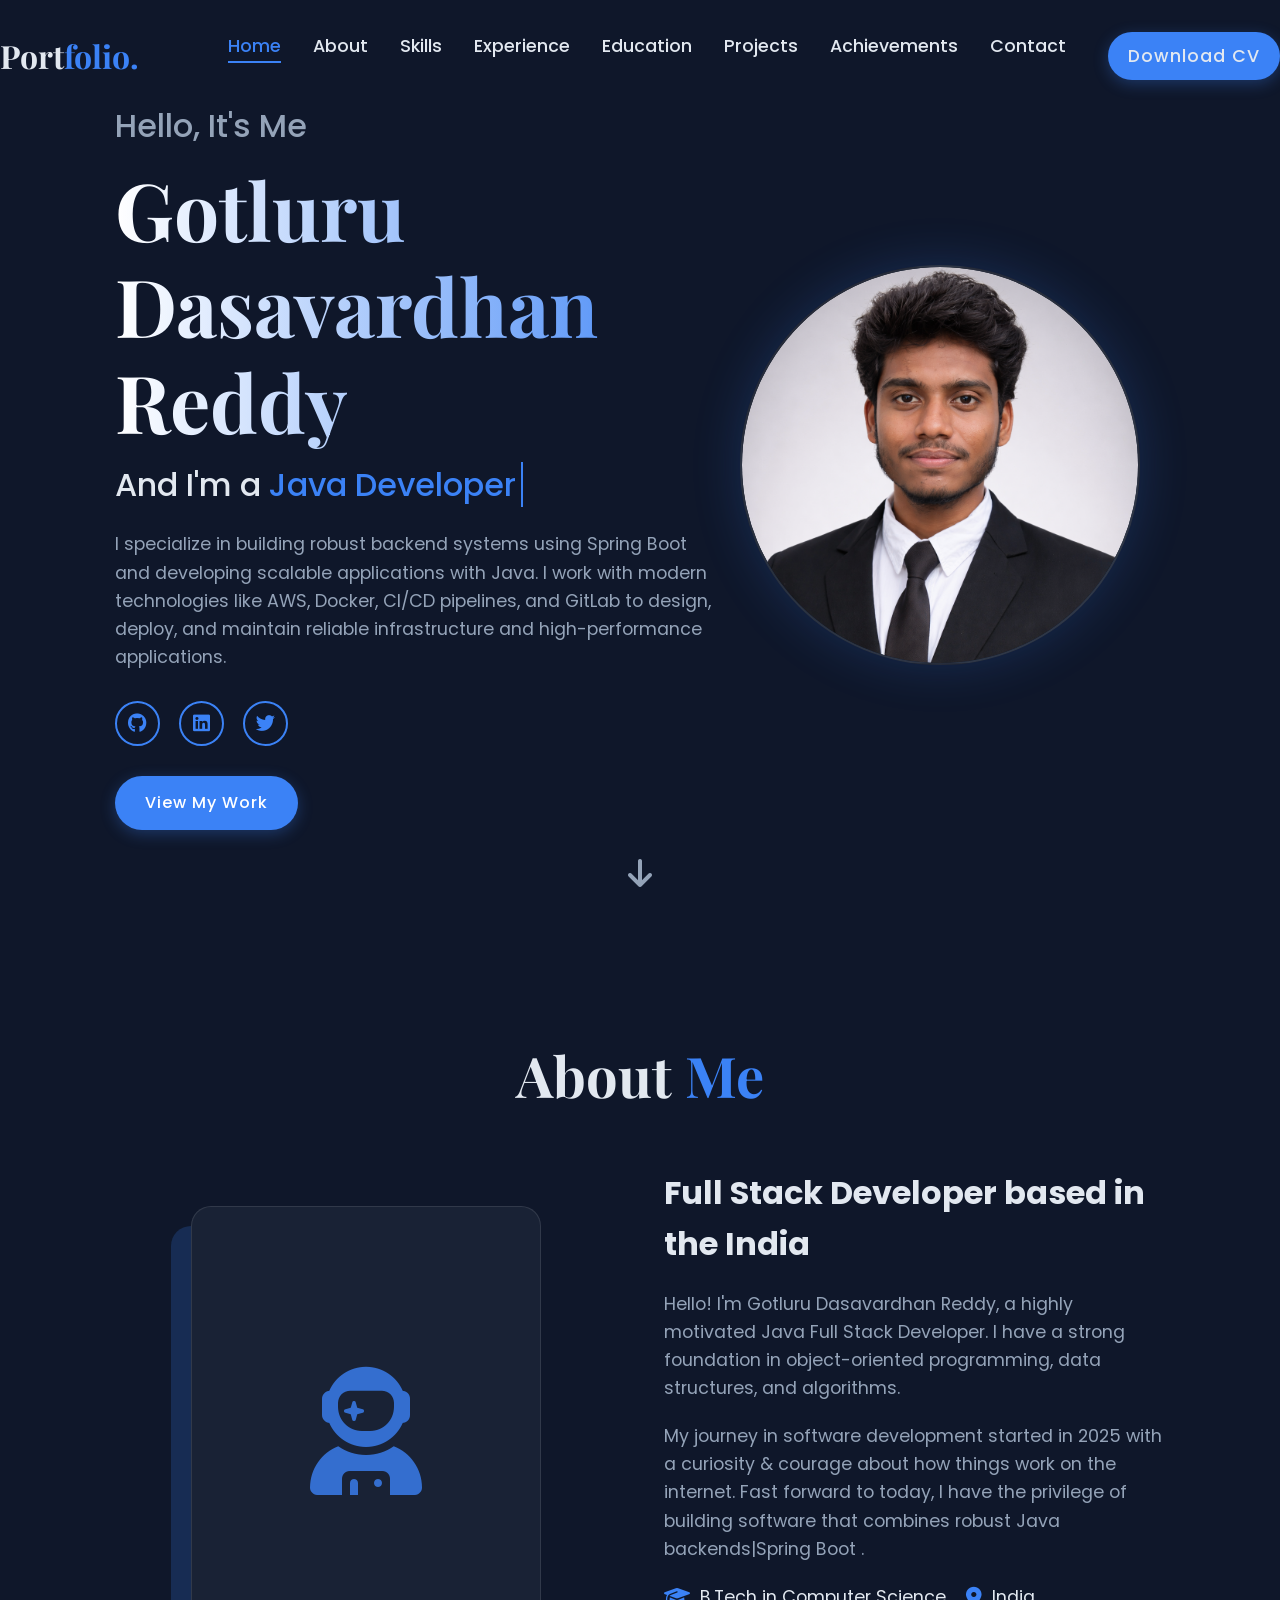
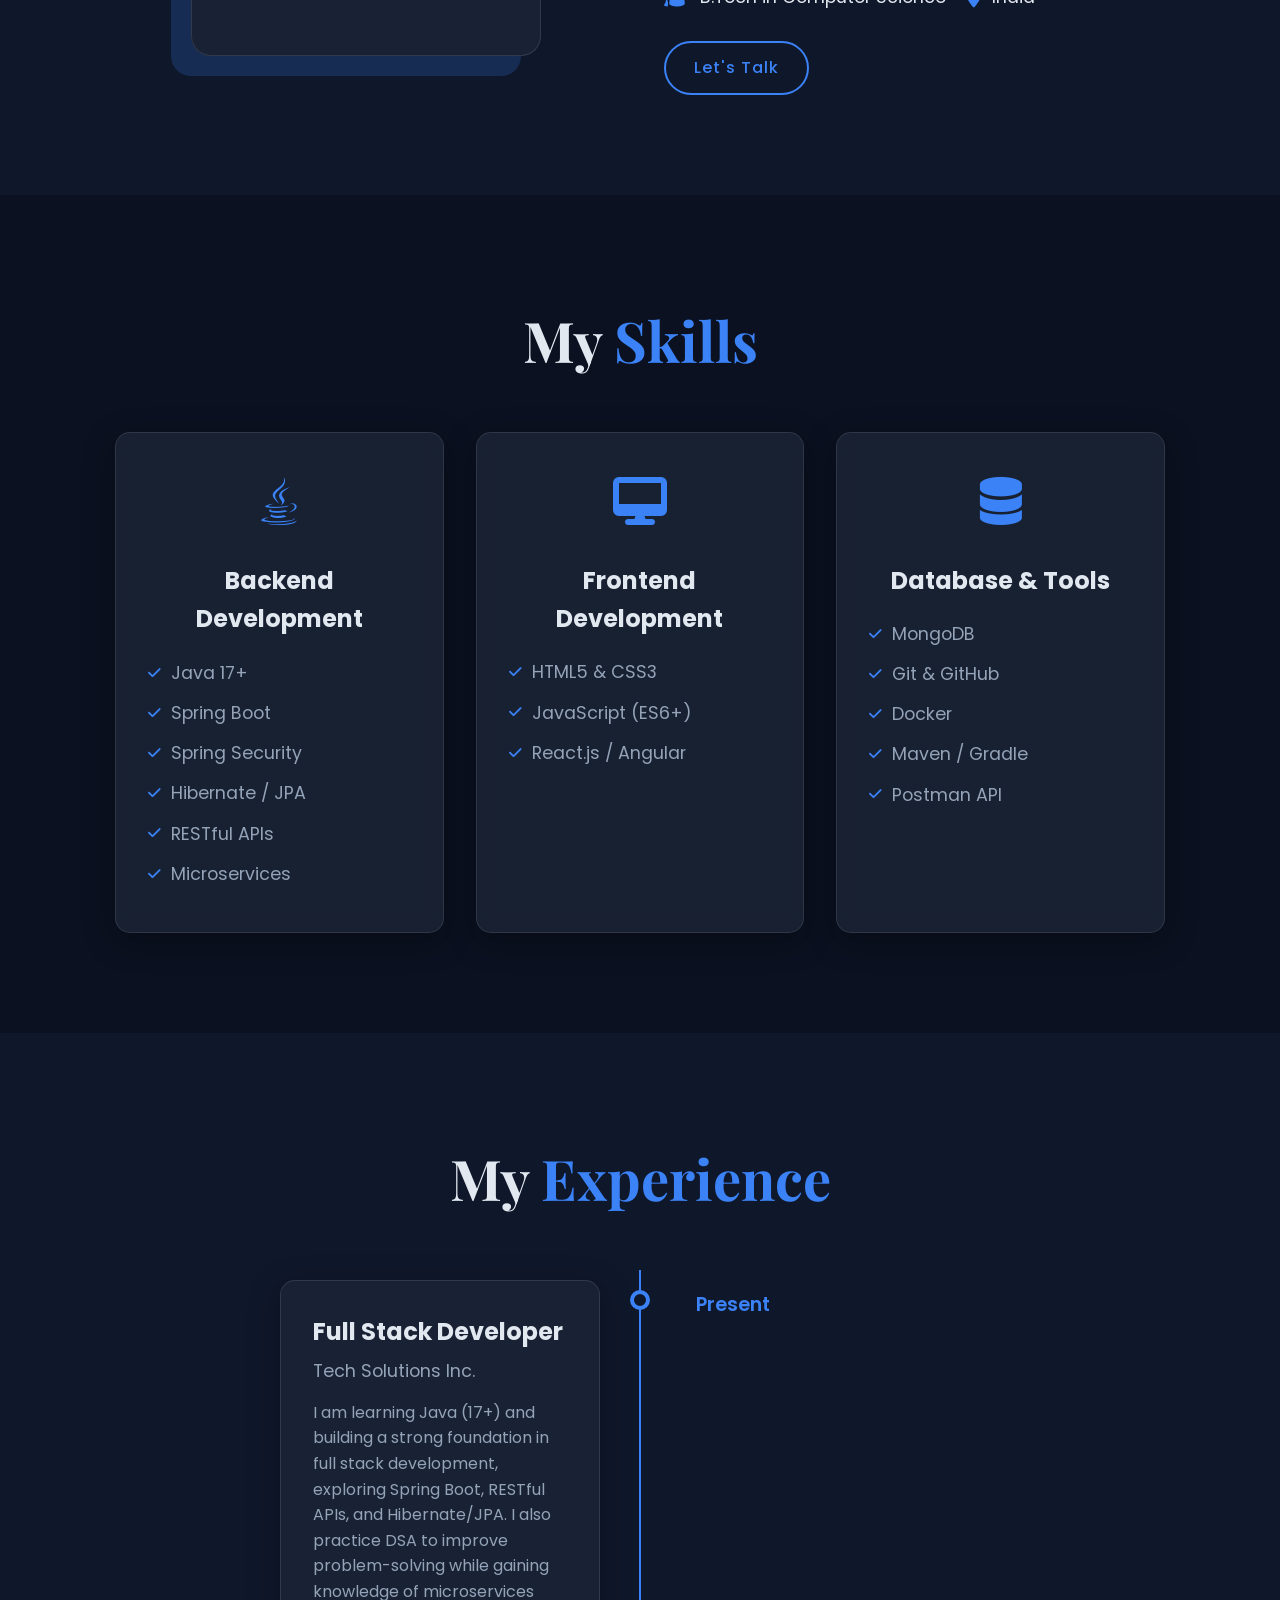
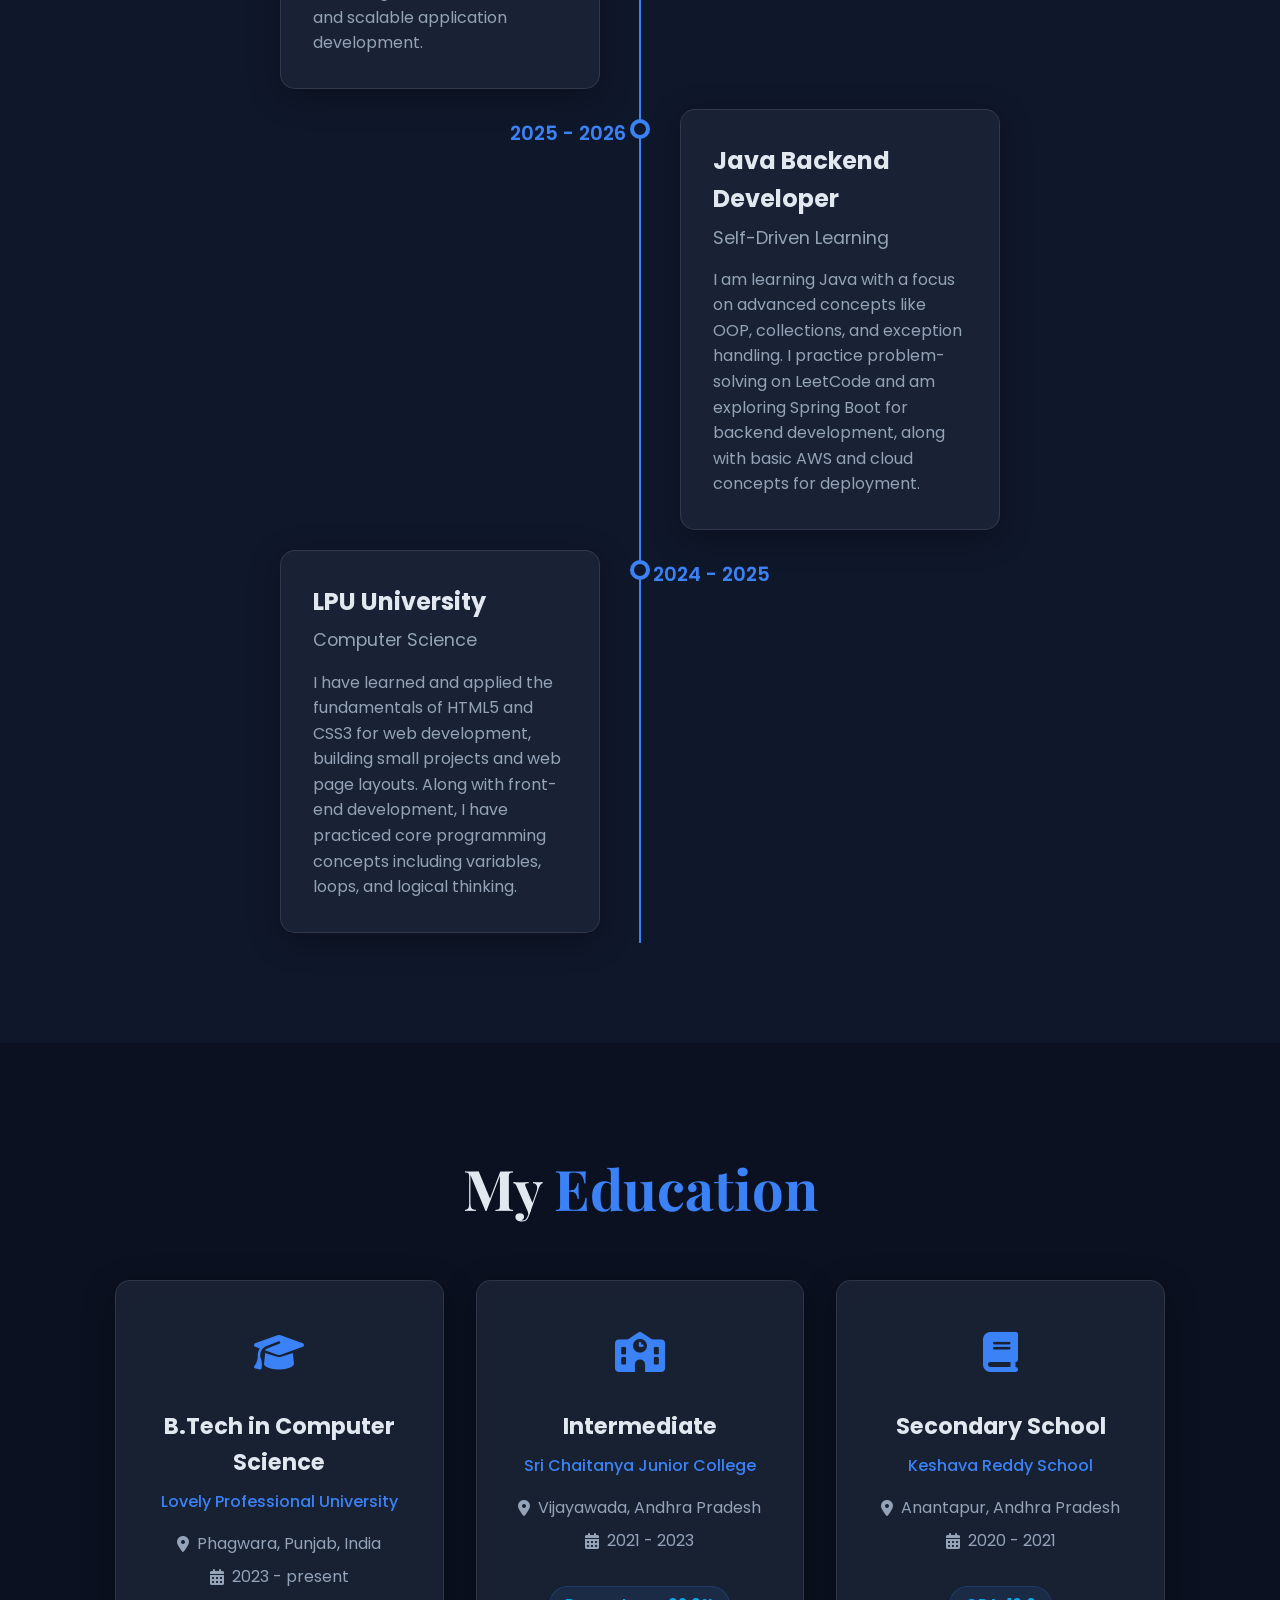
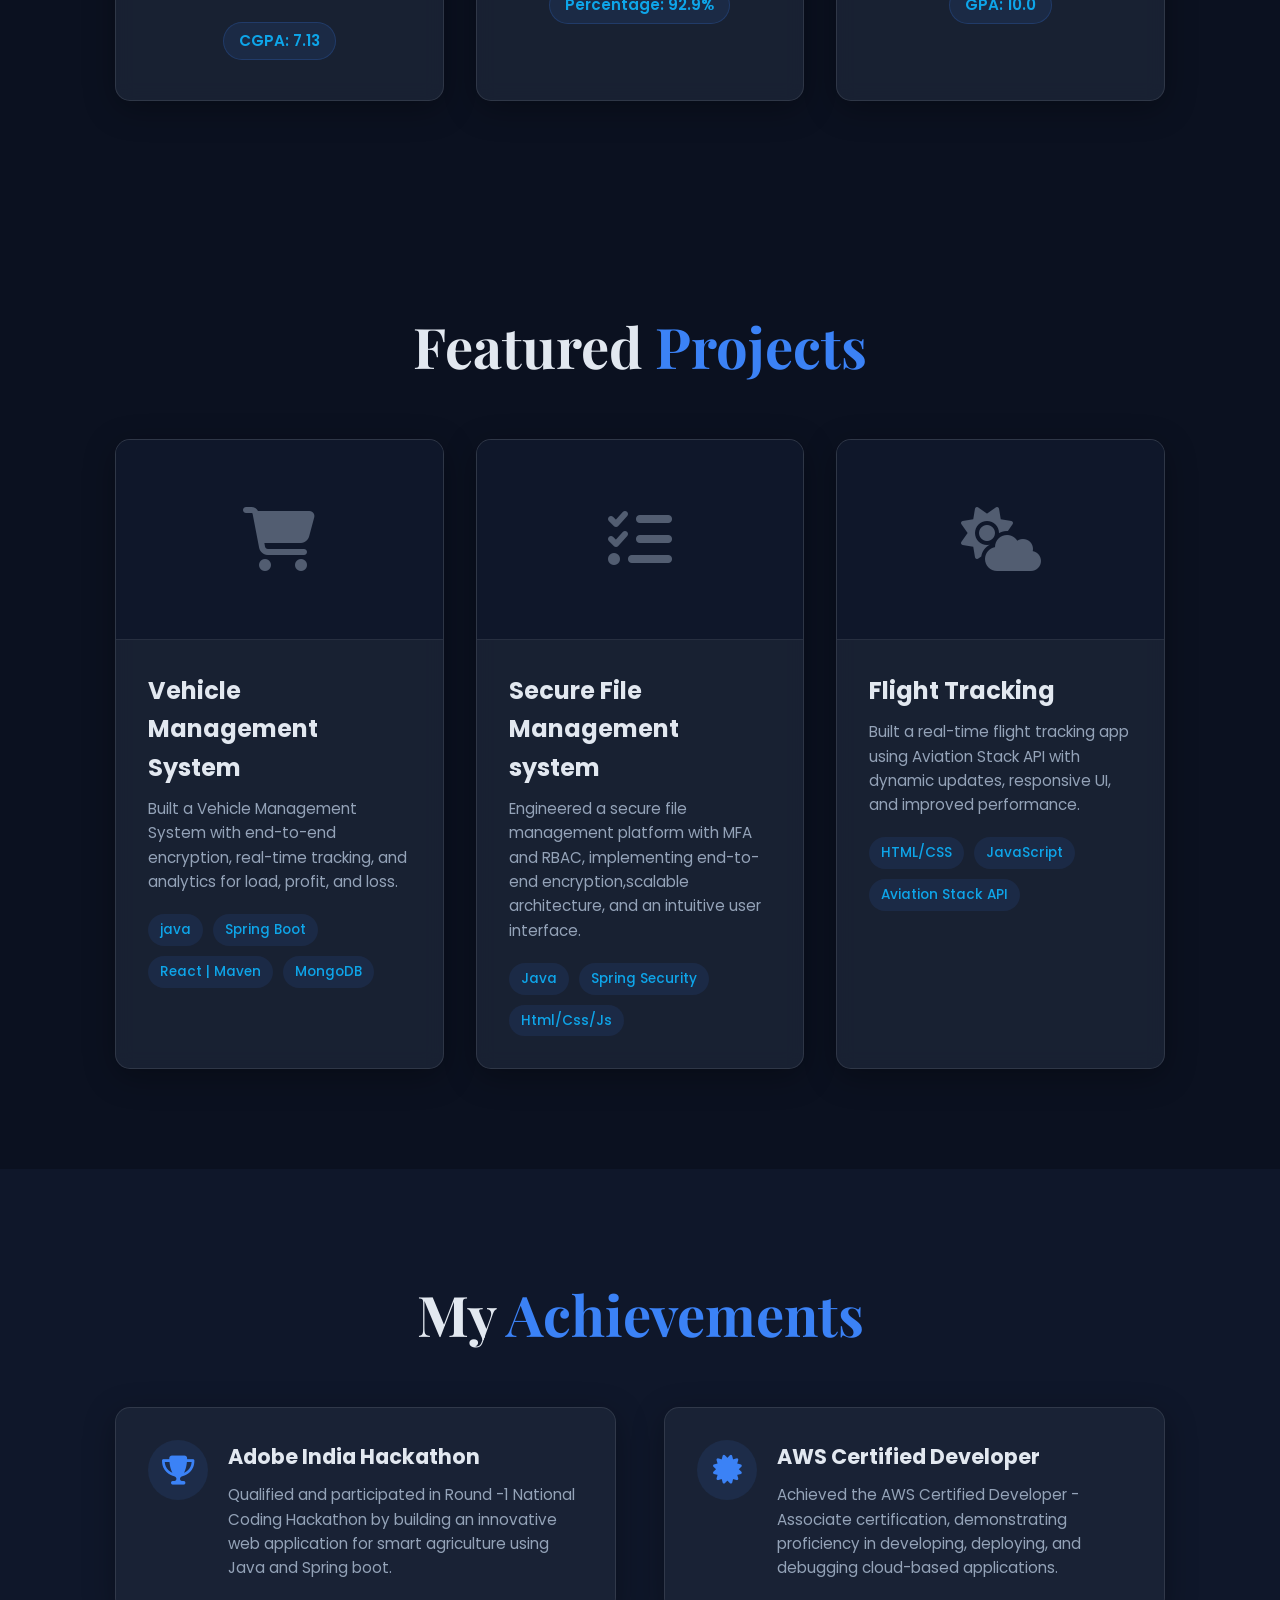
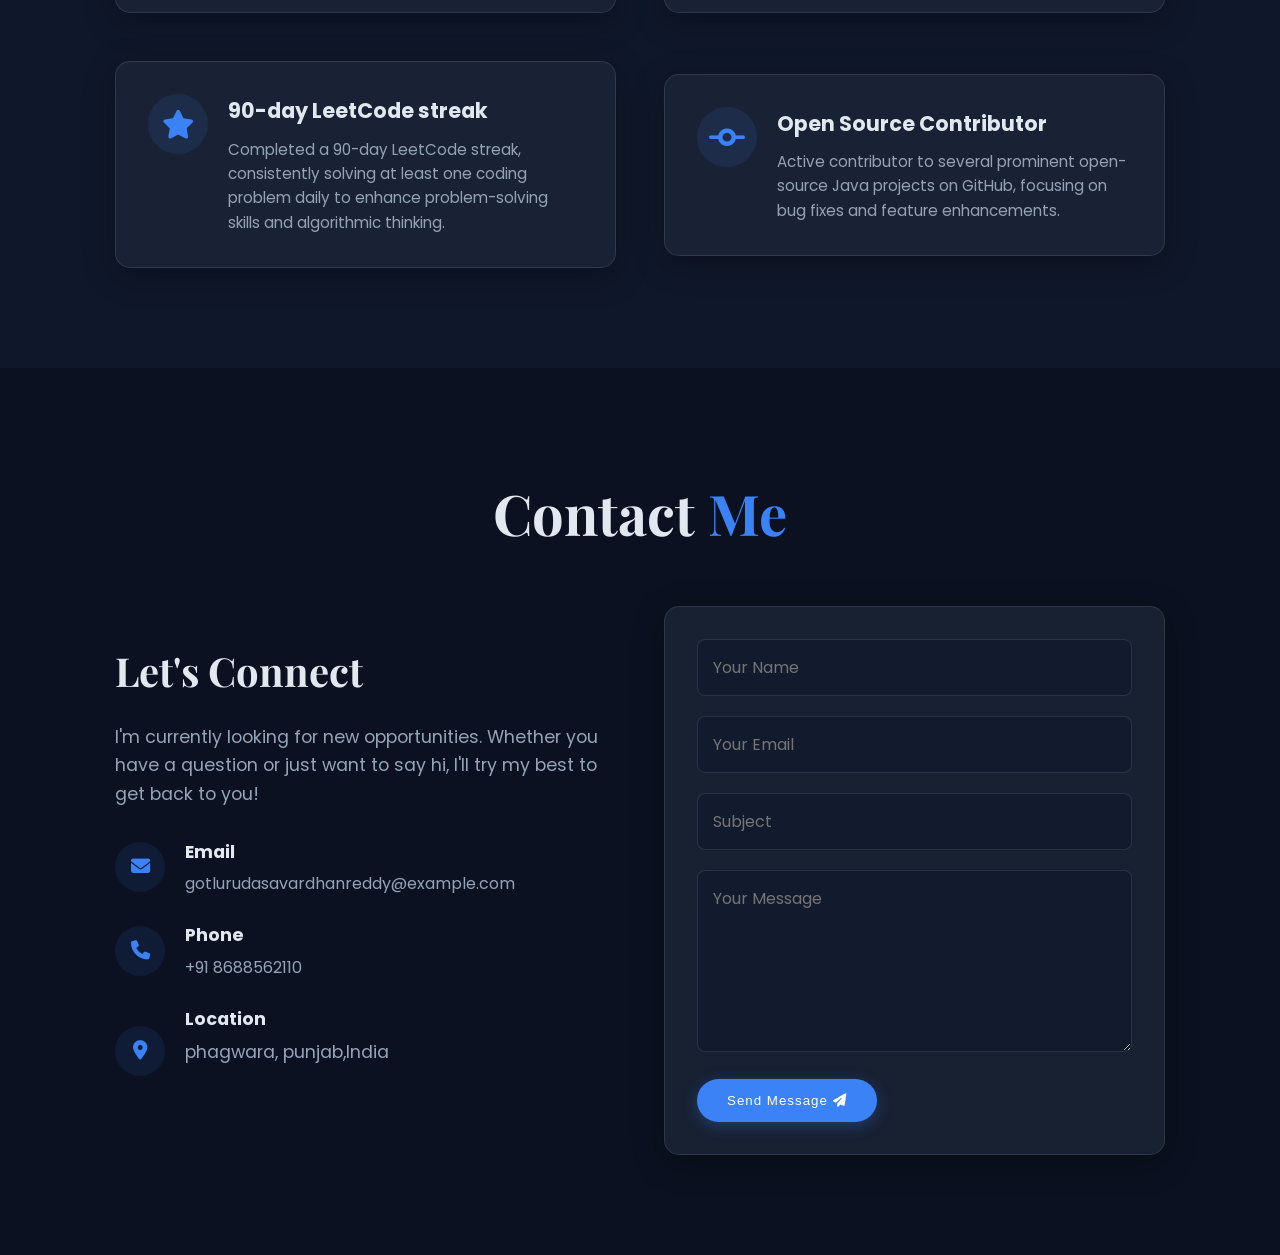
==== commit 1f80861a: "second commit in portfolio" ====
--- a/target/classes/static/index.html
+++ b/target/classes/static/index.html
@@ -29,7 +29,7 @@
                 <li><a href="#projects">Projects</a></li>
                 <li><a href="#achievements">Achievements</a></li>
                 <li><a href="#contact">Contact</a></li>
-                <li><a href="/cv.pdf" download="Gotluru_Dasavardhan_Reddy_CV.pdf" class="btn btn-cv">Download CV</a>
+                <li><a href="cv.pdf" download="Gotluru_Dasavardhan_Reddy_CV.pdf" class="btn btn-cv">Download CV</a>
                 </li>
             </ul>
             <div class="hamburger">
@@ -65,8 +65,10 @@
         </div>
         <div class="home-img">
             <div class="img-box">
-                <!-- Replace with an actual image or illustration -->
+                <!-- Replace with an actual image or illustration -
                 <i class="fa-solid fa-code icon-large placeholder-img"></i>
+            -->
+                <img src="images/own_image.PNG" alt="My Profile" class="profile-img">
             </div>
         </div>
         <div class="scroll-down">
@@ -81,6 +83,7 @@
             <div class="about-img">
                 <div class="glass-panel">
                     <i class="fa-solid fa-user-astronaut icon-large"></i>
+
                 </div>
             </div>
             <div class="about-text">
@@ -307,19 +310,20 @@
                         <a href="https://github.com/DasavardhanReddy/FLIGHT-TRACKING-.git"><i
                                 class="fab fa-github"></i></a>
                     </div>
-                </div <div class="project-info">
-                <h3>Flight Tracking</h3>
-                <p>
-                    Built a real-time flight tracking app using Aviation Stack API with dynamic updates,
-                    responsive UI, and improved performance.
-                </p>
-                <div class="tech-stack">
-                    <span>HTML/CSS</span>
-                    <span>JavaScript</span>
-                    <span>Aviation Stack API</span>
-                </div>
-            </div>
-        </div>
+                </div>
+                <div class="project-info">
+                    <h3>Flight Tracking</h3>
+                    <p>
+                        Built a real-time flight tracking app using Aviation Stack API with dynamic updates,
+                        responsive UI, and improved performance.
+                    </p>
+                    <div class="tech-stack">
+                        <span>HTML/CSS</span>
+                        <span>JavaScript</span>
+                        <span>Aviation Stack API</span>
+                    </div>
+                </div>
+            </div>
         </div>
     </section>
 
@@ -420,18 +424,18 @@
                 </div>
             </div>
 
-            <form class="contact-form glass-card">
+            <form id="contactForm" class="contact-form glass-card">
                 <div class="input-group">
-                    <input type="text" placeholder="Your Name" required />
+                    <input type="text" name="name" placeholder="Your Name" required />
                 </div>
                 <div class="input-group">
-                    <input type="email" placeholder="Your Email" required />
+                    <input type="email" name="email" placeholder="Your Email" required />
                 </div>
                 <div class="input-group">
-                    <input type="text" placeholder="Subject" required />
+                    <input type="text" name="subject" placeholder="Subject" required />
                 </div>
                 <div class="input-group">
-                    <textarea cols="30" rows="6" placeholder="Your Message" required></textarea>
+                    <textarea name="message" cols="30" rows="6" placeholder="Your Message" required></textarea>
                 </div>
                 <button type="submit" class="btn">
                     Send Message <i class="fa-solid fa-paper-plane"></i>
@@ -440,14 +444,14 @@
         </div>
     </section>
 
-    <!-- CV Viewer Modal -->
+    <!-- CV Viewer Modal 
     <div id="cvModal" class="cv-modal">
         <div class="cv-modal-overlay"></div>
         <div class="cv-modal-container">
             <button id="closeCvBtn" class="cv-close-btn" title="Close">
                 <i class="fa-solid fa-times"></i>
             </button>
-            <a id="downloadCvLink" href="cv.pdf" download="Dasavardhan_Reddy_CV.pdf" class="cv-download-float"
+            <a id="downloadCvLink" href="cv" download="Dasavardhan_Reddy_CV.pdf" class="cv-download-float"
                 title="Download CV">
                 <i class="fa-solid fa-download"></i>
             </a>
@@ -455,7 +459,7 @@
                 <iframe id="cvFrame" src="cv.pdf" type="application/pdf"></iframe>
             </div>
         </div>
-    </div>
+    </div>-->
 
     <!-- Custom JS -->
     <script src="js/main.js"></script>
--- a/target/classes/static/css/style.css
+++ b/target/classes/static/css/style.css
@@ -413,6 +413,8 @@
     align-items: center;
 }
 
+
+
 .img-box {
     width: 400px;
     height: 400px;
@@ -424,7 +426,22 @@
     box-shadow: 0 0 50px rgba(59, 130, 246, 0.2);
     border: 2px solid var(--glass-border);
     position: relative;
+
+
+
     animation: float 6s ease-in-out infinite;
+    overflow: hidden;
+
+    .profile-img {
+        width: 100%;
+        height: 100%;
+        object-fit: cover;
+        /* keeps image properly fitted */
+        border-radius: 50%;
+        object-position: center;
+        background-size: cover;
+        object-position: 50% 20%;
+    }
 }
 
 @keyframes float {
@@ -476,6 +493,8 @@
     justify-content: center;
     align-items: center;
     box-shadow: -20px 20px 0px rgba(59, 130, 246, 0.2);
+
+
 }
 
 .about-text h3 {
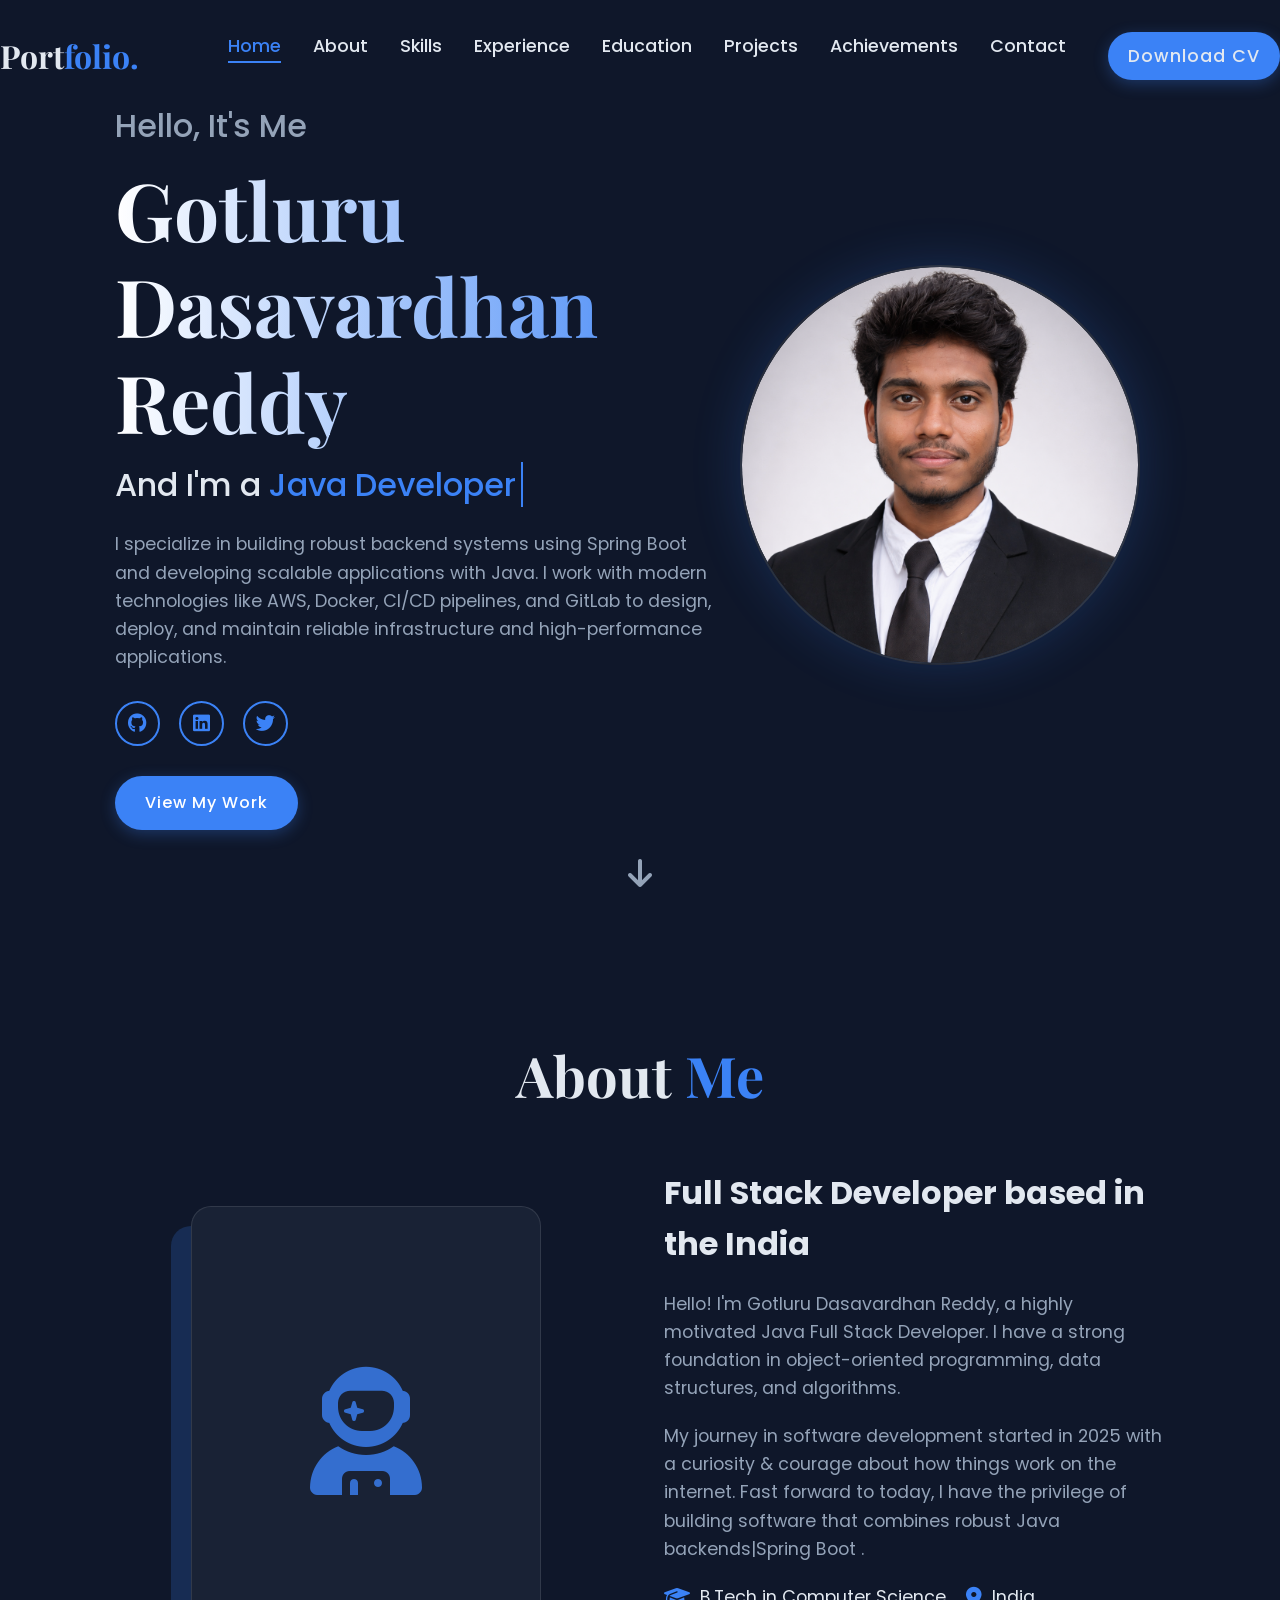
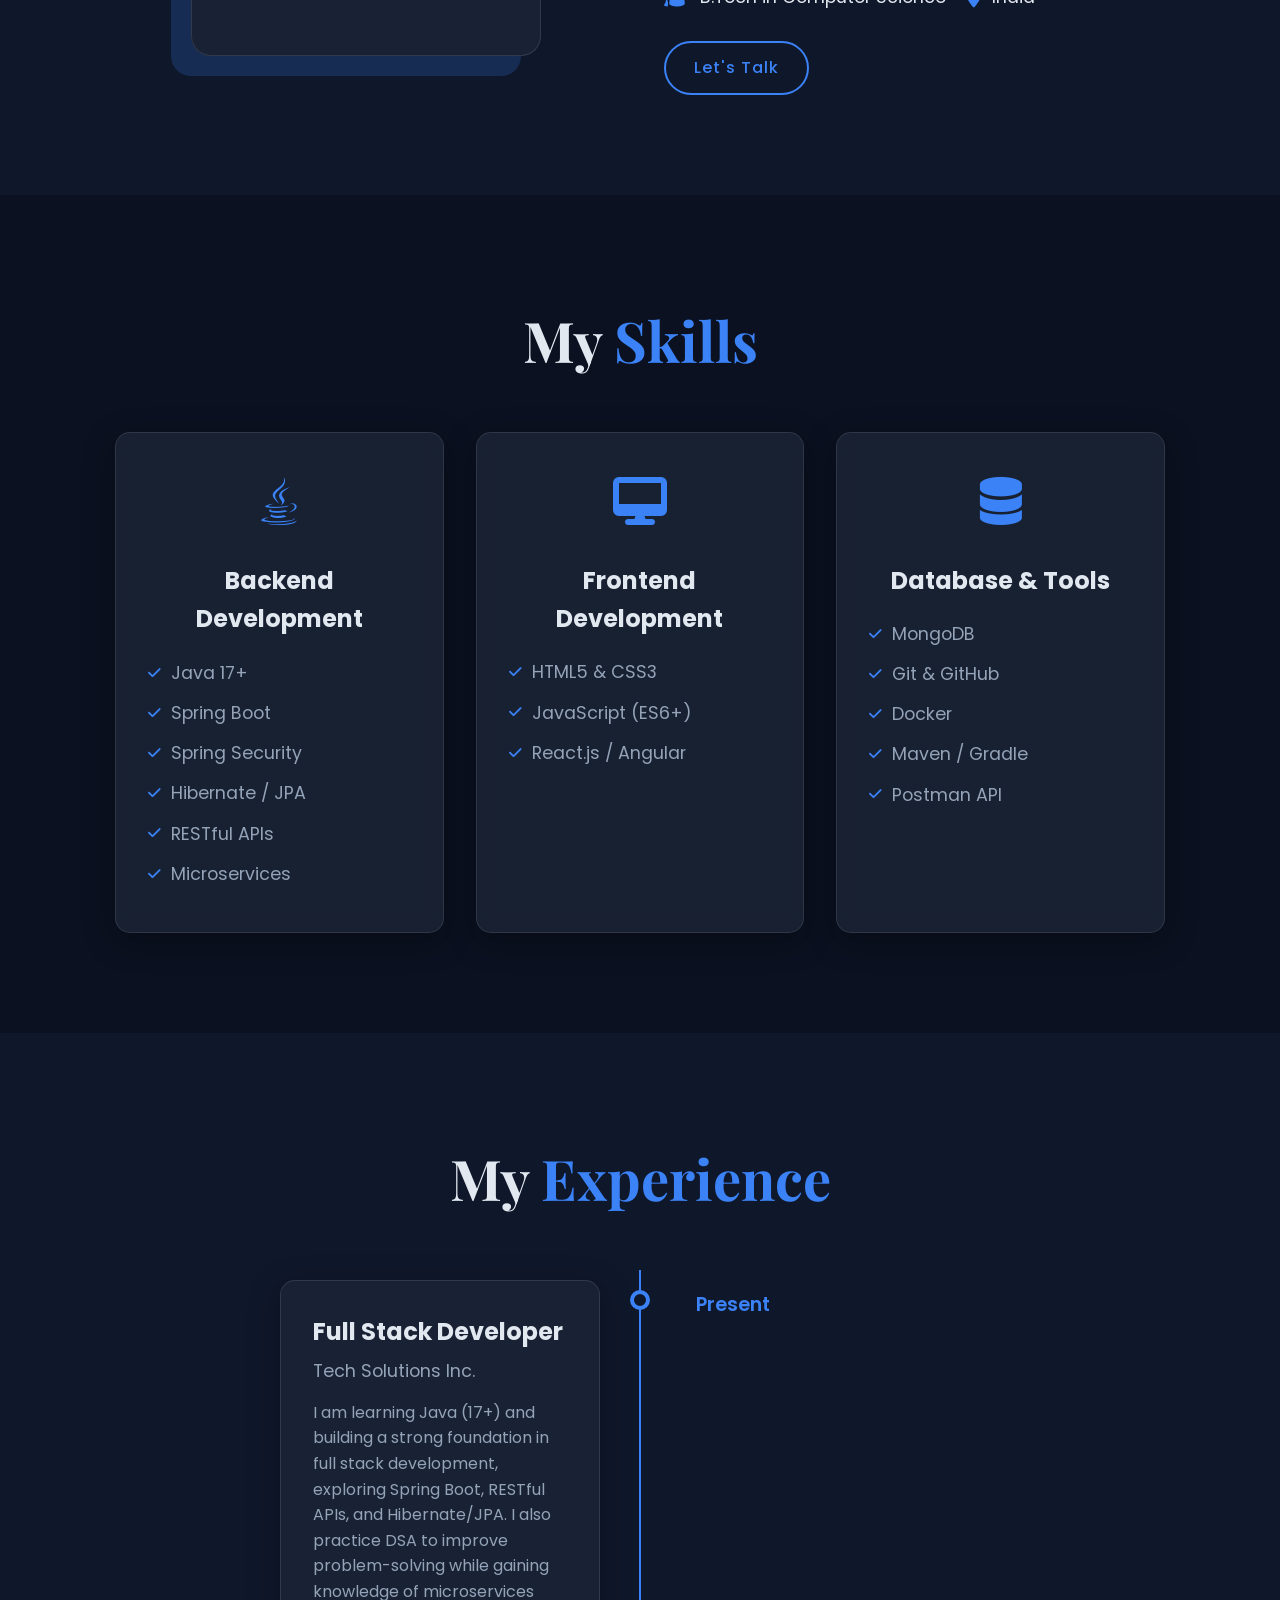
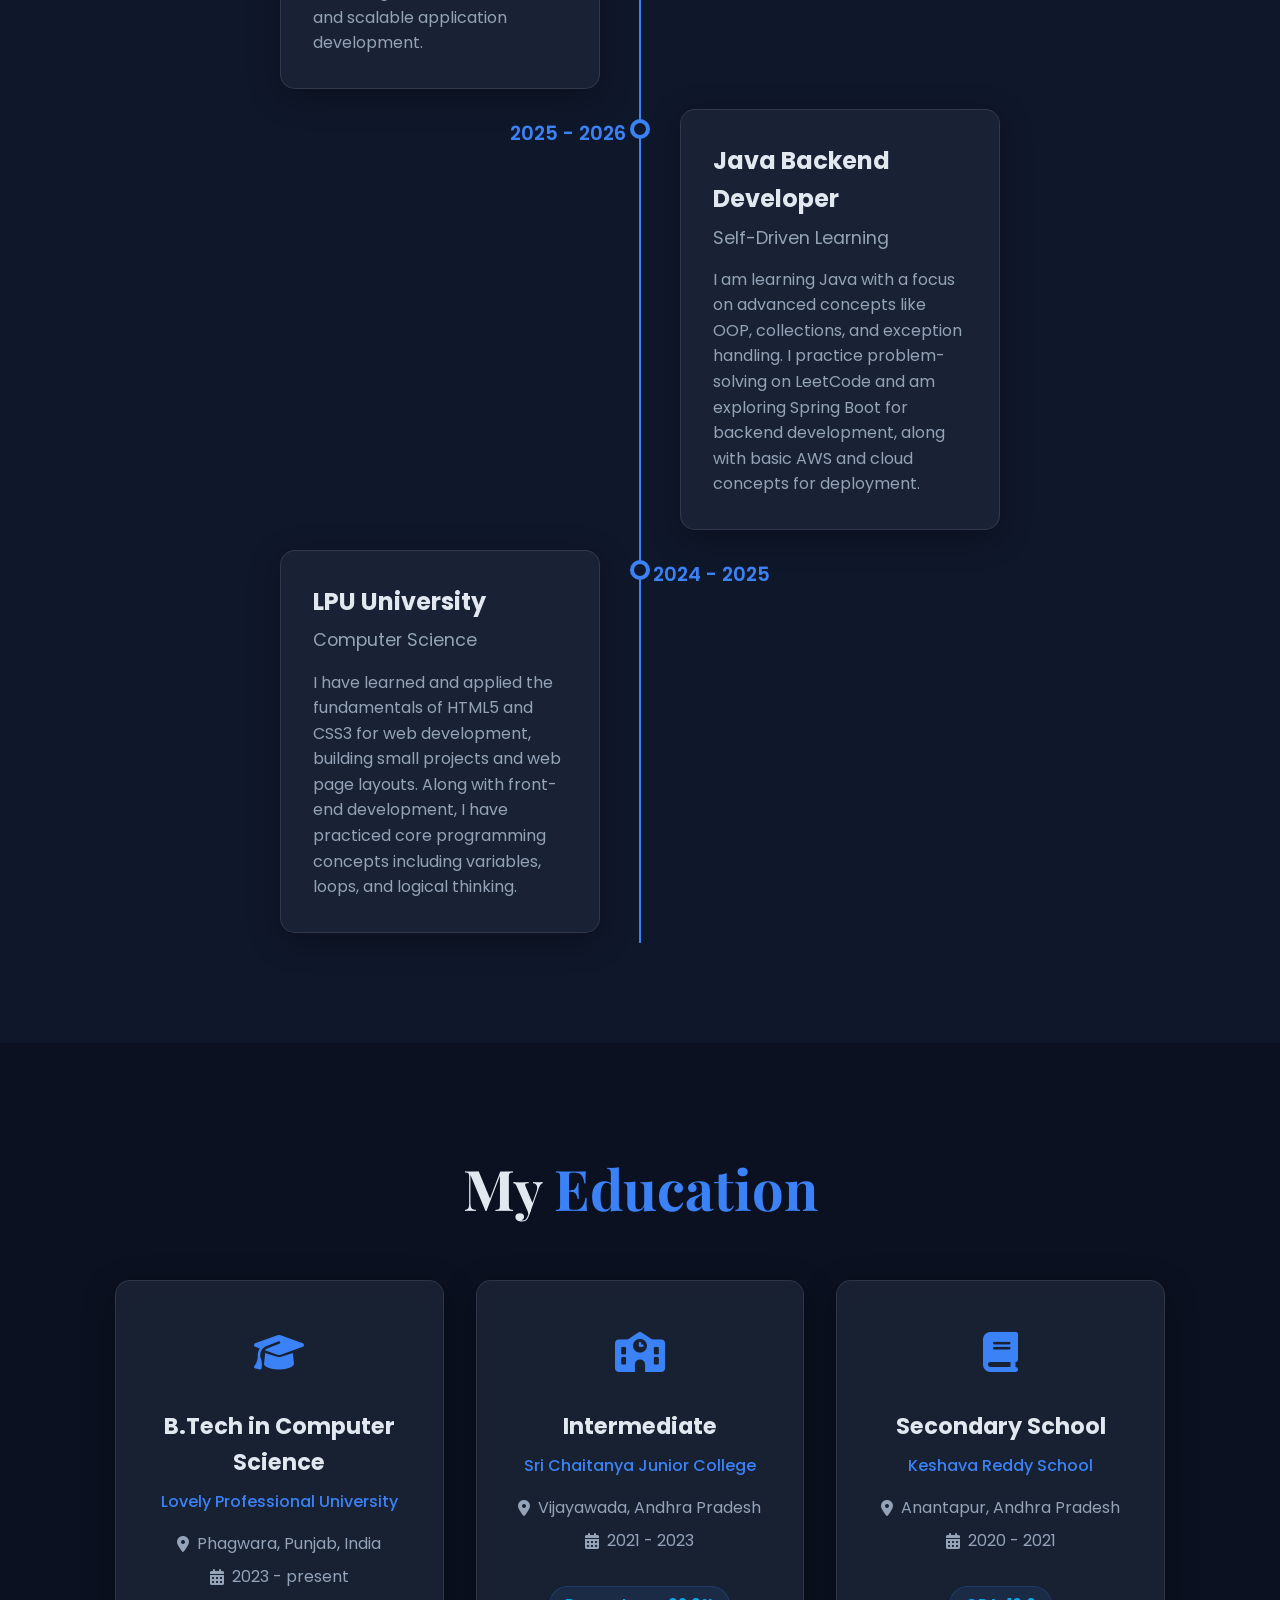
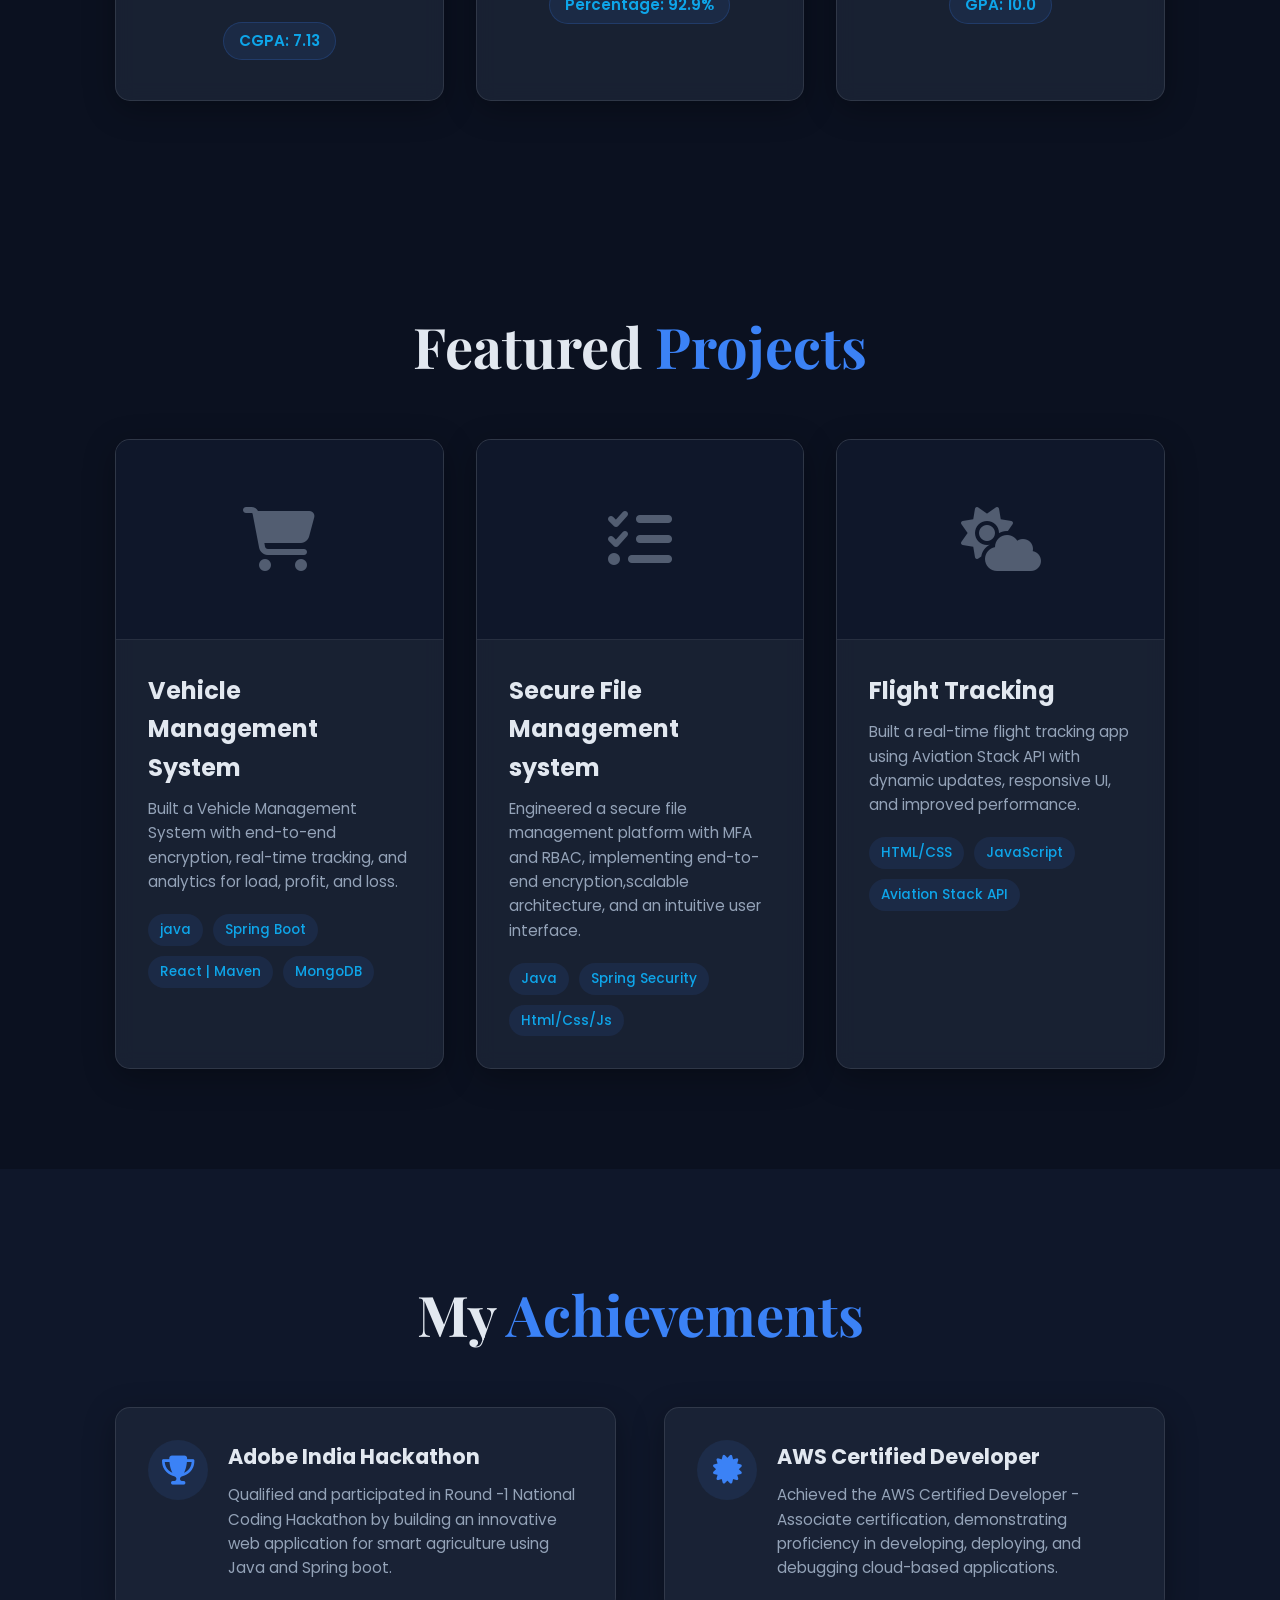
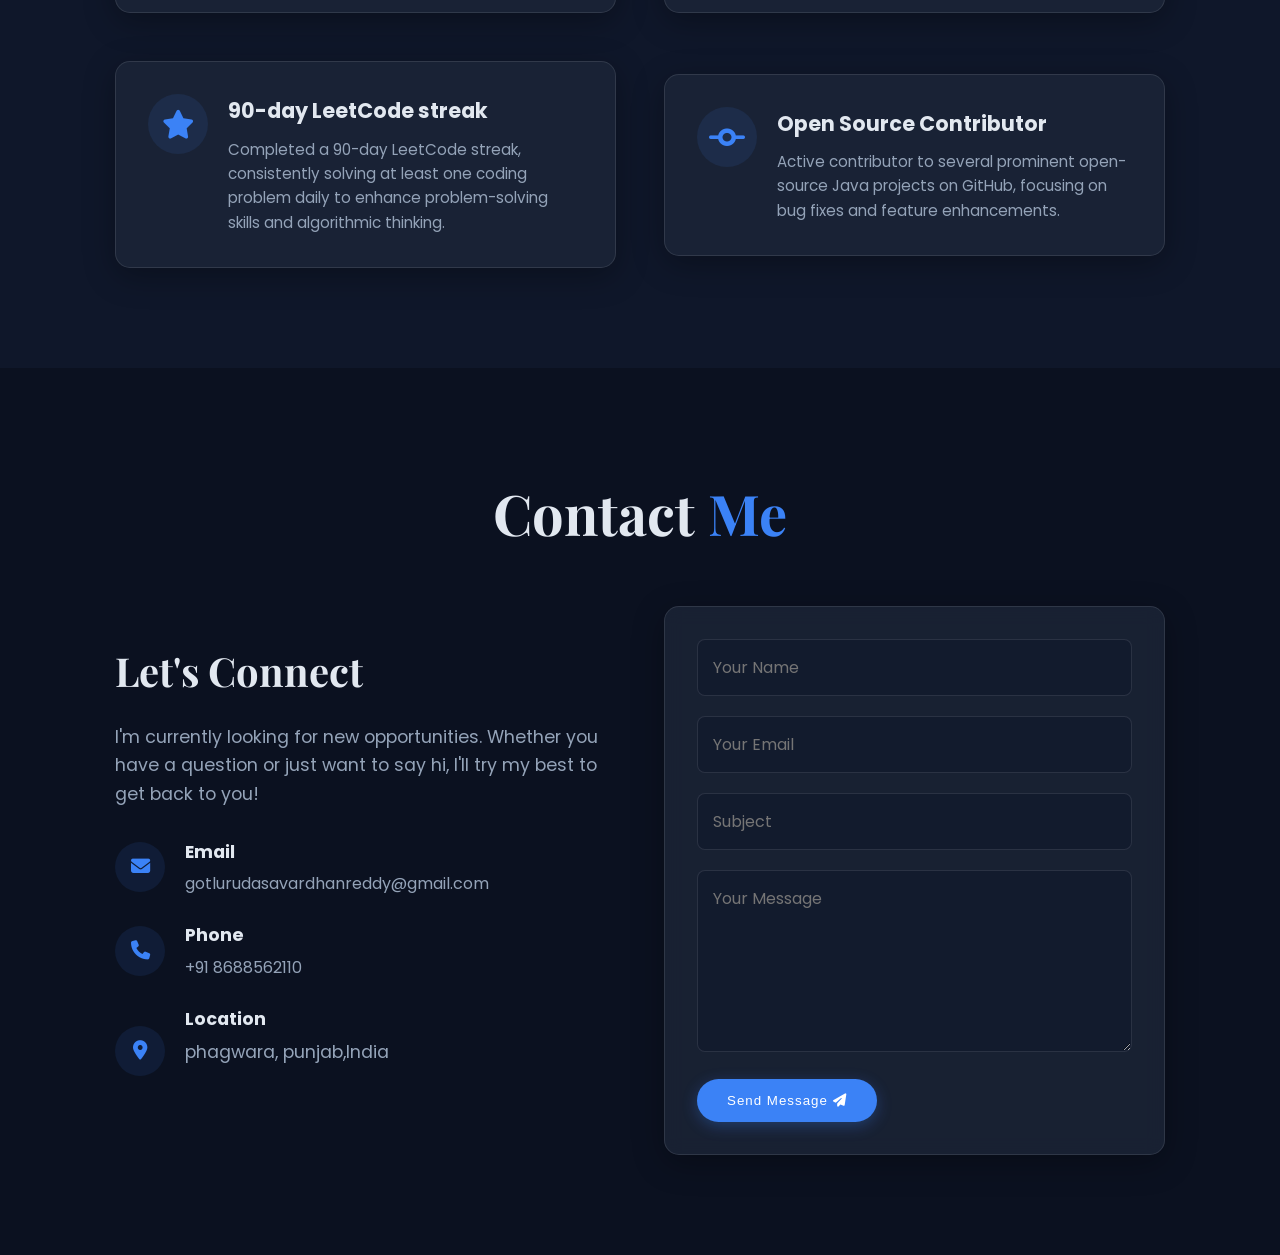
==== commit 98ed947b: "Prepare for Netlify deployment and update contact email" ====
--- a/target/classes/static/index.html
+++ b/target/classes/static/index.html
@@ -402,7 +402,7 @@
                         <div>
                             <h4>Email</h4>
                             <a href="mailto:tejas@example.com">
-                                gotlurudasavardhanreddy@example.com</a>
+                                gotlurudasavardhanreddy@gmail.com</a>
                         </div>
                     </div>
 
@@ -424,7 +424,8 @@
                 </div>
             </div>
 
-            <form id="contactForm" class="contact-form glass-card">
+            <form id="contactForm" class="contact-form glass-card" data-netlify="true" name="contact" method="POST">
+                <input type="hidden" name="form-name" value="contact" />
                 <div class="input-group">
                     <input type="text" name="name" placeholder="Your Name" required />
                 </div>
